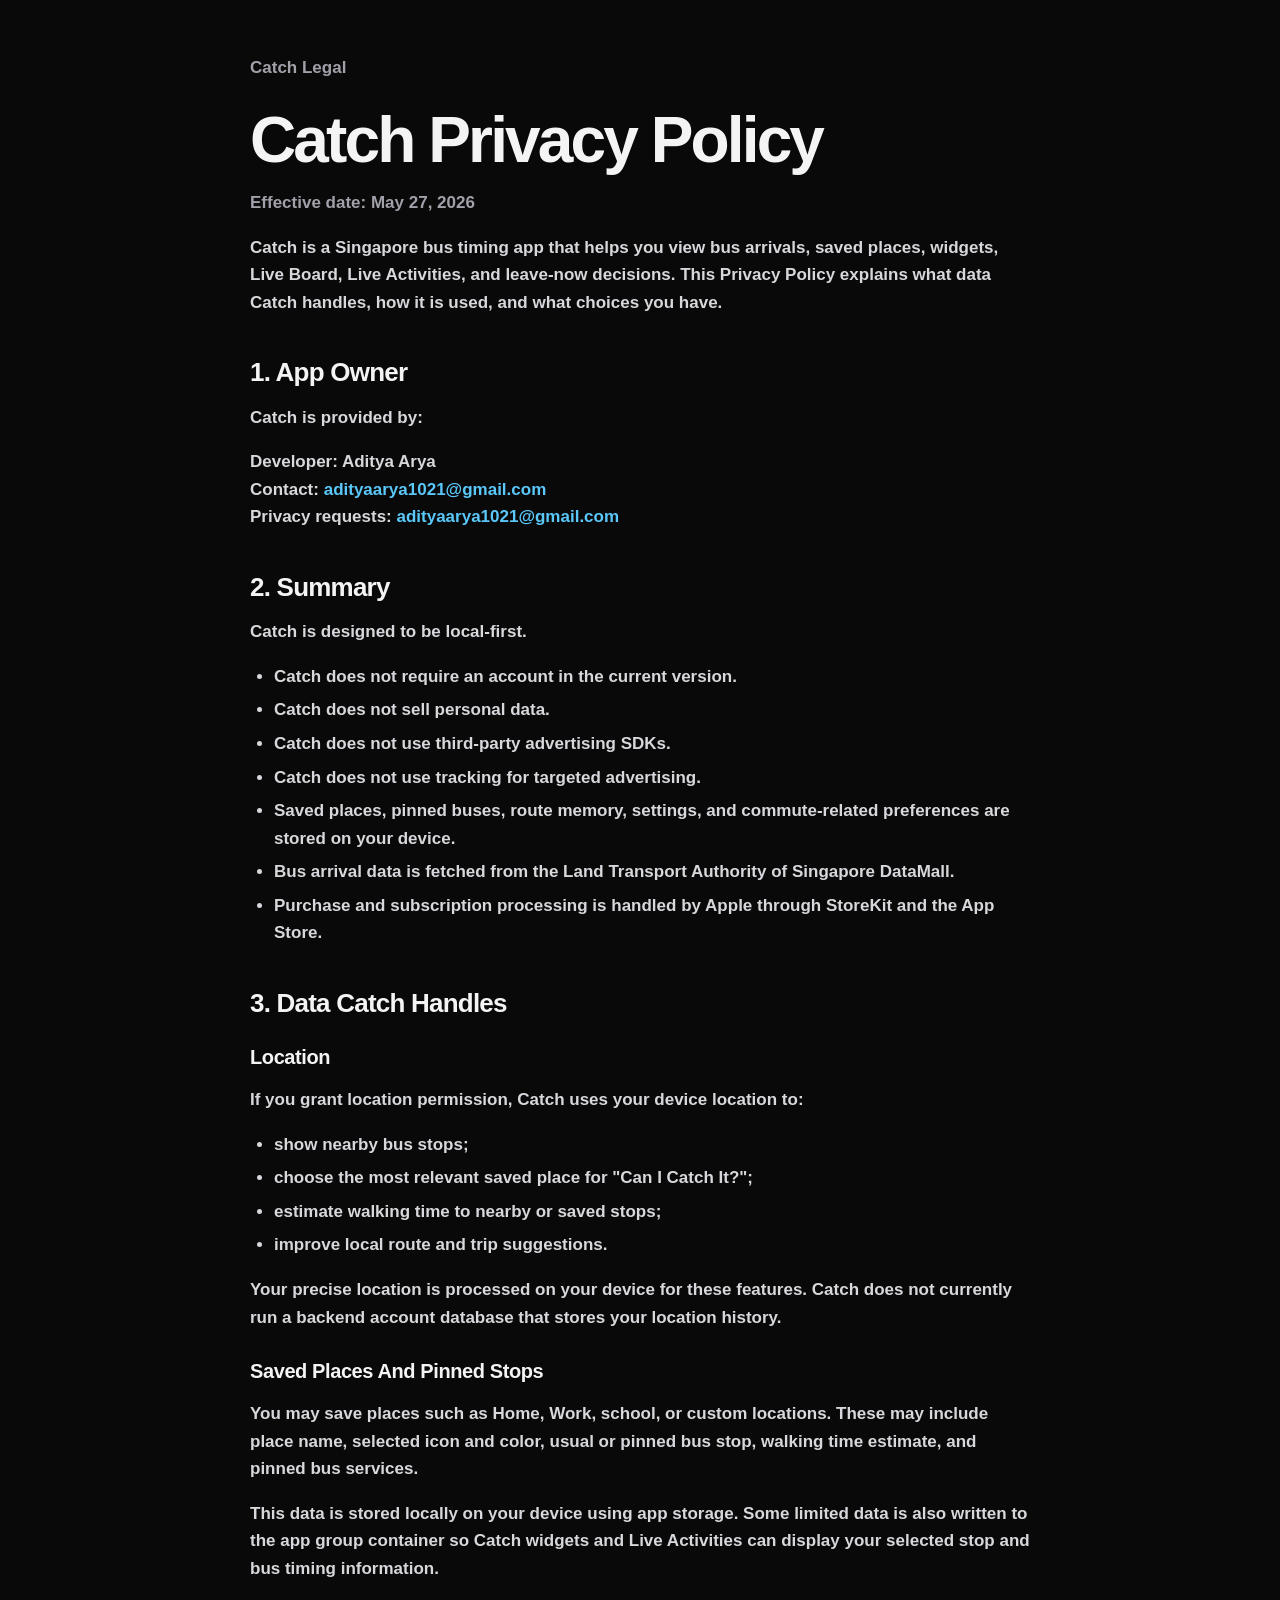
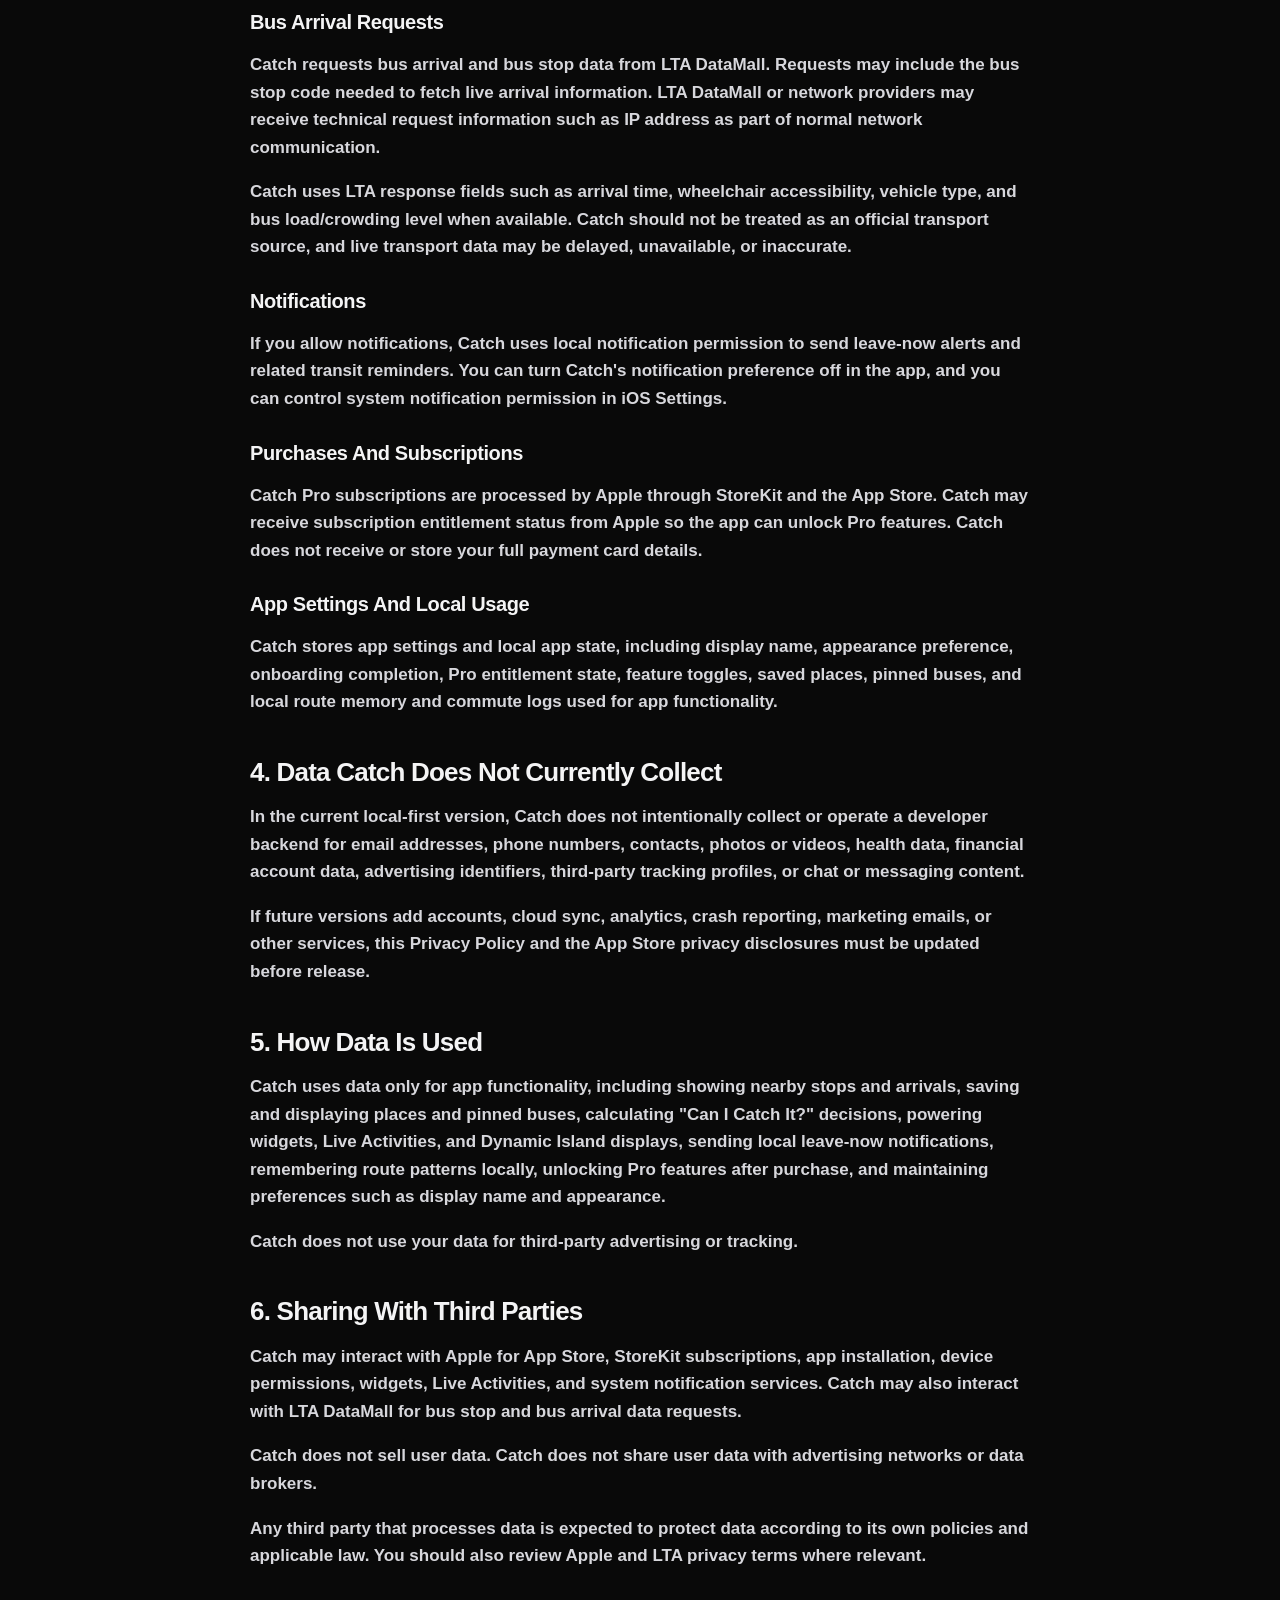
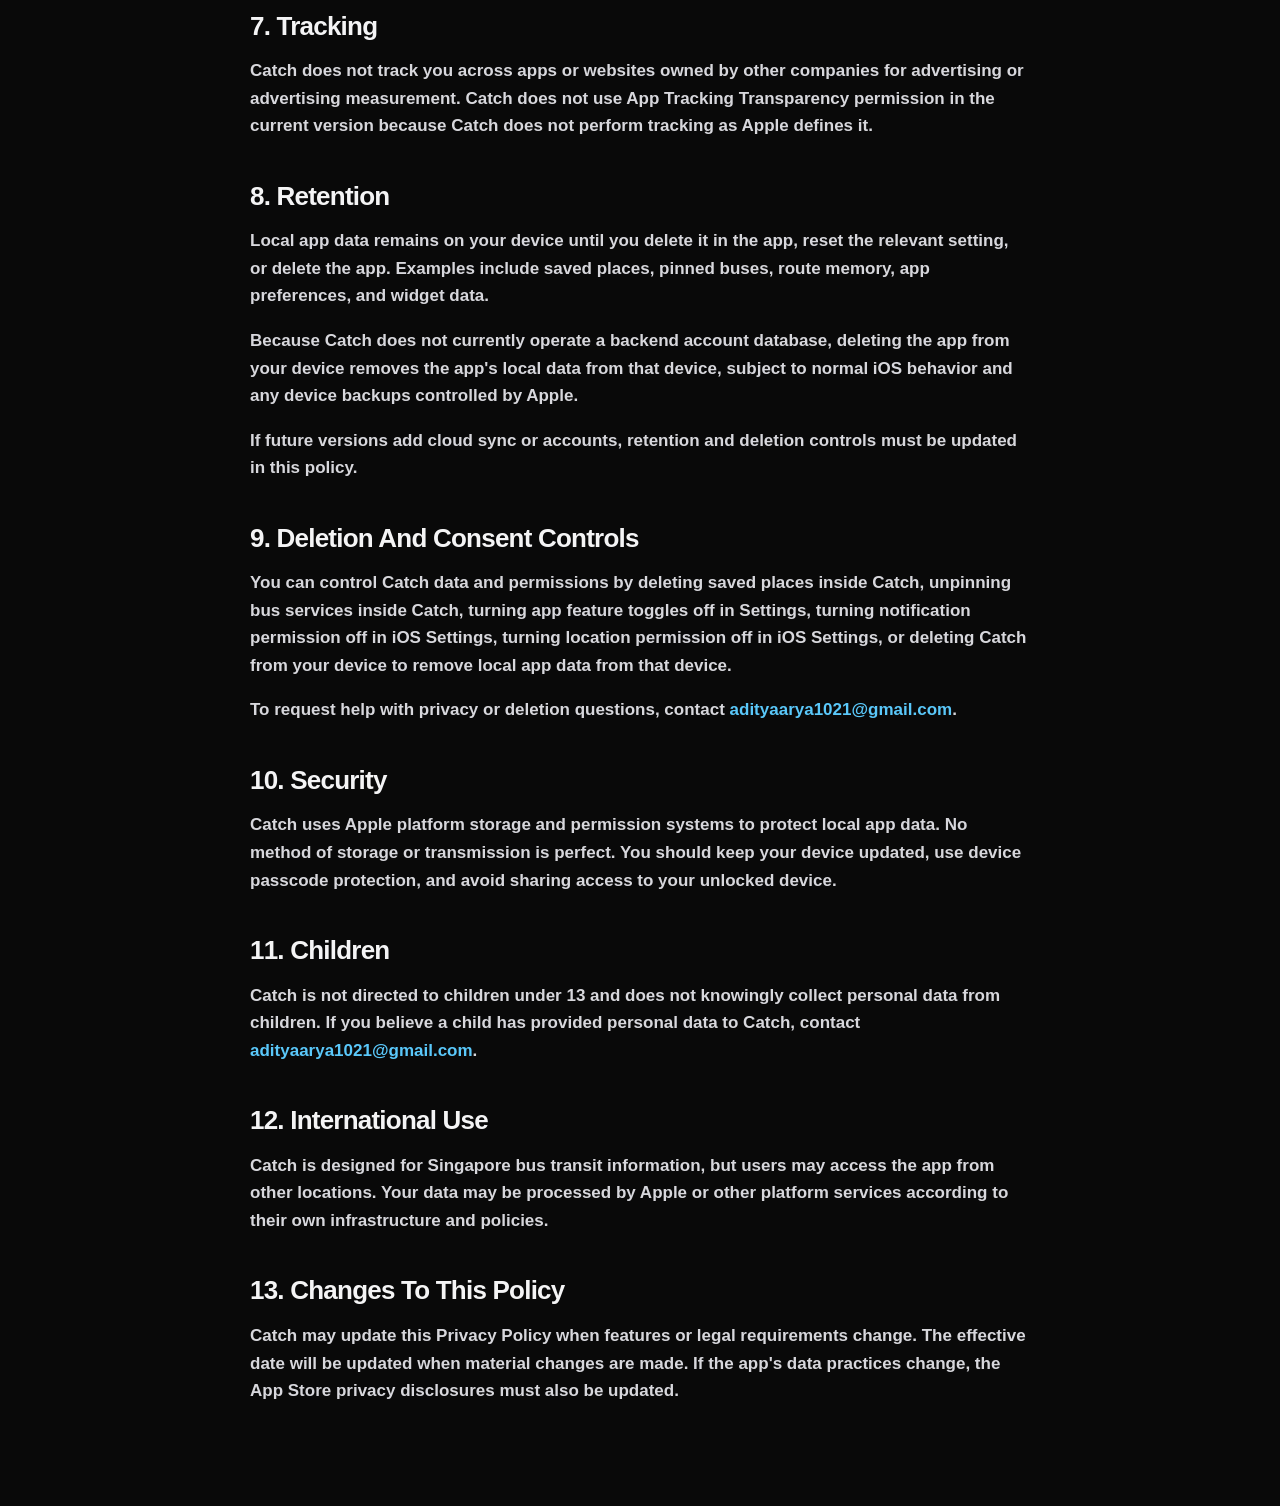
==== docs/privacy.html @ cda70a9e "Add GitHub Pages legal site" ====
<!doctype html>
<html lang="en">
<head>
  <meta charset="utf-8">
  <meta name="viewport" content="width=device-width, initial-scale=1">
  <title>Catch Privacy Policy</title>
  <meta name="description" content="Privacy Policy for Catch.">
  <link rel="stylesheet" href="styles.css">
</head>
<body>
  <main class="document">
    <a class="back" href="index.html">Catch Legal</a>
    <h1>Catch Privacy Policy</h1>
    <p class="effective">Effective date: May 27, 2026</p>

    <p>Catch is a Singapore bus timing app that helps you view bus arrivals, saved places, widgets, Live Board, Live Activities, and leave-now decisions. This Privacy Policy explains what data Catch handles, how it is used, and what choices you have.</p>

    <h2>1. App Owner</h2>
    <p>Catch is provided by:</p>
    <p>Developer: Aditya Arya<br>Contact: <a href="mailto:adityaarya1021@gmail.com">adityaarya1021@gmail.com</a><br>Privacy requests: <a href="mailto:adityaarya1021@gmail.com">adityaarya1021@gmail.com</a></p>

    <h2>2. Summary</h2>
    <p>Catch is designed to be local-first.</p>
    <ul>
      <li>Catch does not require an account in the current version.</li>
      <li>Catch does not sell personal data.</li>
      <li>Catch does not use third-party advertising SDKs.</li>
      <li>Catch does not use tracking for targeted advertising.</li>
      <li>Saved places, pinned buses, route memory, settings, and commute-related preferences are stored on your device.</li>
      <li>Bus arrival data is fetched from the Land Transport Authority of Singapore DataMall.</li>
      <li>Purchase and subscription processing is handled by Apple through StoreKit and the App Store.</li>
    </ul>

    <h2>3. Data Catch Handles</h2>
    <h3>Location</h3>
    <p>If you grant location permission, Catch uses your device location to:</p>
    <ul>
      <li>show nearby bus stops;</li>
      <li>choose the most relevant saved place for "Can I Catch It?";</li>
      <li>estimate walking time to nearby or saved stops;</li>
      <li>improve local route and trip suggestions.</li>
    </ul>
    <p>Your precise location is processed on your device for these features. Catch does not currently run a backend account database that stores your location history.</p>

    <h3>Saved Places And Pinned Stops</h3>
    <p>You may save places such as Home, Work, school, or custom locations. These may include place name, selected icon and color, usual or pinned bus stop, walking time estimate, and pinned bus services.</p>
    <p>This data is stored locally on your device using app storage. Some limited data is also written to the app group container so Catch widgets and Live Activities can display your selected stop and bus timing information.</p>

    <h3>Bus Arrival Requests</h3>
    <p>Catch requests bus arrival and bus stop data from LTA DataMall. Requests may include the bus stop code needed to fetch live arrival information. LTA DataMall or network providers may receive technical request information such as IP address as part of normal network communication.</p>
    <p>Catch uses LTA response fields such as arrival time, wheelchair accessibility, vehicle type, and bus load/crowding level when available. Catch should not be treated as an official transport source, and live transport data may be delayed, unavailable, or inaccurate.</p>

    <h3>Notifications</h3>
    <p>If you allow notifications, Catch uses local notification permission to send leave-now alerts and related transit reminders. You can turn Catch's notification preference off in the app, and you can control system notification permission in iOS Settings.</p>

    <h3>Purchases And Subscriptions</h3>
    <p>Catch Pro subscriptions are processed by Apple through StoreKit and the App Store. Catch may receive subscription entitlement status from Apple so the app can unlock Pro features. Catch does not receive or store your full payment card details.</p>

    <h3>App Settings And Local Usage</h3>
    <p>Catch stores app settings and local app state, including display name, appearance preference, onboarding completion, Pro entitlement state, feature toggles, saved places, pinned buses, and local route memory and commute logs used for app functionality.</p>

    <h2>4. Data Catch Does Not Currently Collect</h2>
    <p>In the current local-first version, Catch does not intentionally collect or operate a developer backend for email addresses, phone numbers, contacts, photos or videos, health data, financial account data, advertising identifiers, third-party tracking profiles, or chat or messaging content.</p>
    <p>If future versions add accounts, cloud sync, analytics, crash reporting, marketing emails, or other services, this Privacy Policy and the App Store privacy disclosures must be updated before release.</p>

    <h2>5. How Data Is Used</h2>
    <p>Catch uses data only for app functionality, including showing nearby stops and arrivals, saving and displaying places and pinned buses, calculating "Can I Catch It?" decisions, powering widgets, Live Activities, and Dynamic Island displays, sending local leave-now notifications, remembering route patterns locally, unlocking Pro features after purchase, and maintaining preferences such as display name and appearance.</p>
    <p>Catch does not use your data for third-party advertising or tracking.</p>

    <h2>6. Sharing With Third Parties</h2>
    <p>Catch may interact with Apple for App Store, StoreKit subscriptions, app installation, device permissions, widgets, Live Activities, and system notification services. Catch may also interact with LTA DataMall for bus stop and bus arrival data requests.</p>
    <p>Catch does not sell user data. Catch does not share user data with advertising networks or data brokers.</p>
    <p>Any third party that processes data is expected to protect data according to its own policies and applicable law. You should also review Apple and LTA privacy terms where relevant.</p>

    <h2>7. Tracking</h2>
    <p>Catch does not track you across apps or websites owned by other companies for advertising or advertising measurement. Catch does not use App Tracking Transparency permission in the current version because Catch does not perform tracking as Apple defines it.</p>

    <h2>8. Retention</h2>
    <p>Local app data remains on your device until you delete it in the app, reset the relevant setting, or delete the app. Examples include saved places, pinned buses, route memory, app preferences, and widget data.</p>
    <p>Because Catch does not currently operate a backend account database, deleting the app from your device removes the app's local data from that device, subject to normal iOS behavior and any device backups controlled by Apple.</p>
    <p>If future versions add cloud sync or accounts, retention and deletion controls must be updated in this policy.</p>

    <h2>9. Deletion And Consent Controls</h2>
    <p>You can control Catch data and permissions by deleting saved places inside Catch, unpinning bus services inside Catch, turning app feature toggles off in Settings, turning notification permission off in iOS Settings, turning location permission off in iOS Settings, or deleting Catch from your device to remove local app data from that device.</p>
    <p>To request help with privacy or deletion questions, contact <a href="mailto:adityaarya1021@gmail.com">adityaarya1021@gmail.com</a>.</p>

    <h2>10. Security</h2>
    <p>Catch uses Apple platform storage and permission systems to protect local app data. No method of storage or transmission is perfect. You should keep your device updated, use device passcode protection, and avoid sharing access to your unlocked device.</p>

    <h2>11. Children</h2>
    <p>Catch is not directed to children under 13 and does not knowingly collect personal data from children. If you believe a child has provided personal data to Catch, contact <a href="mailto:adityaarya1021@gmail.com">adityaarya1021@gmail.com</a>.</p>

    <h2>12. International Use</h2>
    <p>Catch is designed for Singapore bus transit information, but users may access the app from other locations. Your data may be processed by Apple or other platform services according to their own infrastructure and policies.</p>

    <h2>13. Changes To This Policy</h2>
    <p>Catch may update this Privacy Policy when features or legal requirements change. The effective date will be updated when material changes are made. If the app's data practices change, the App Store privacy disclosures must also be updated.</p>
  </main>
</body>
</html>
---- docs/styles.css ----
:root {
  color-scheme: dark;
  --bg: #090909;
  --panel: #171717;
  --text: #f4f4f5;
  --muted: #a1a1aa;
  --line: #2a2a2d;
  --blue: #5ac8fa;
}

* { box-sizing: border-box; }

body {
  margin: 0;
  background: #090909;
  color: var(--text);
  font: 17px/1.62 -apple-system, BlinkMacSystemFont, "SF Pro Text", "Segoe UI", sans-serif;
  letter-spacing: 0;
}

a {
  color: var(--blue);
  text-decoration: none;
}

a:hover { text-decoration: underline; }

.document {
  width: min(780px, calc(100% - 40px));
  margin: 0 auto;
  padding: 54px 0 84px;
}

.back {
  display: inline-flex;
  margin-bottom: 28px;
  color: var(--muted);
  font-weight: 750;
}

h1 {
  margin: 0;
  font-size: clamp(38px, 8vw, 64px);
  line-height: 0.96;
  letter-spacing: -0.045em;
  font-weight: 850;
}

.effective {
  margin-top: 18px;
  color: var(--muted);
  font-weight: 700;
}

h2 {
  margin: 42px 0 10px;
  font-size: 26px;
  line-height: 1.1;
  letter-spacing: -0.03em;
}

h3 {
  margin: 28px 0 8px;
  font-size: 20px;
  line-height: 1.2;
  letter-spacing: -0.02em;
}

p, li {
  color: #d7d7dc;
  font-weight: 560;
}

ul {
  padding-left: 24px;
}

li + li {
  margin-top: 6px;
}

@media (max-width: 560px) {
  .document { padding-top: 38px; }
}
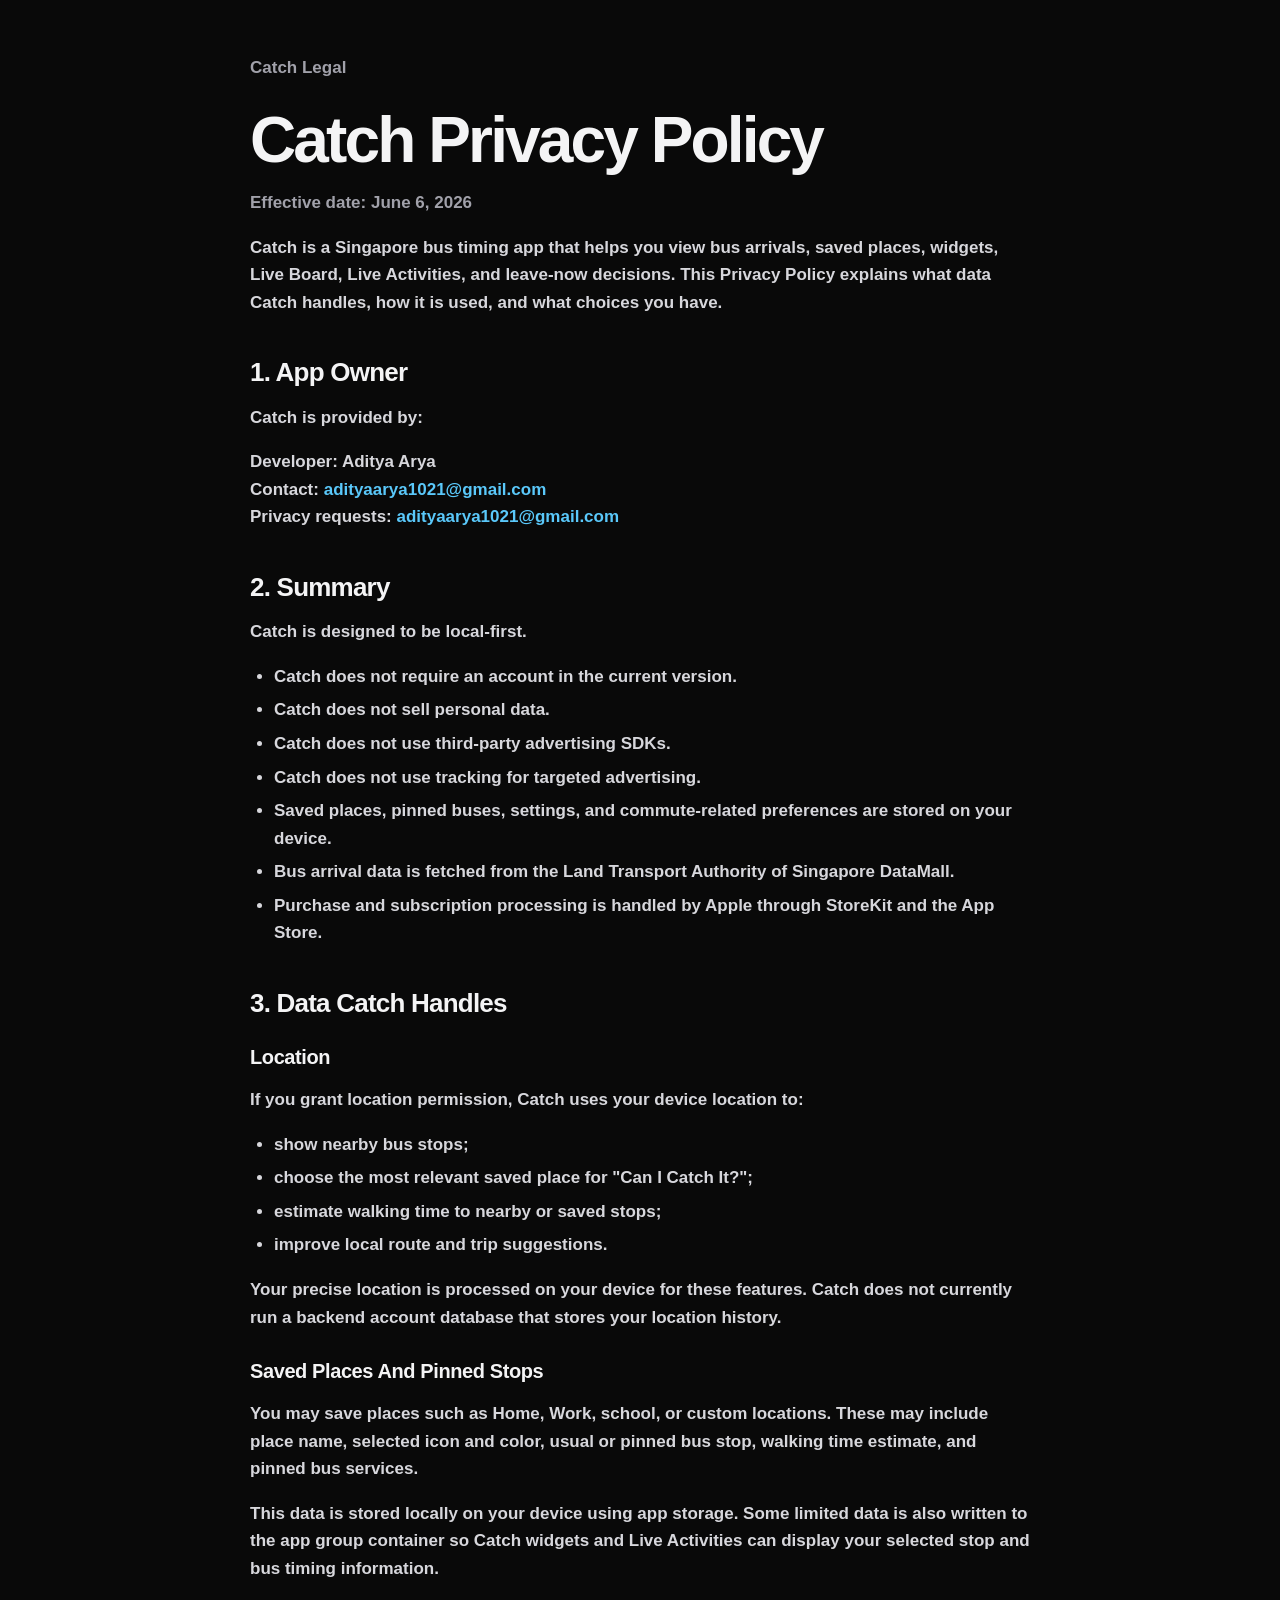
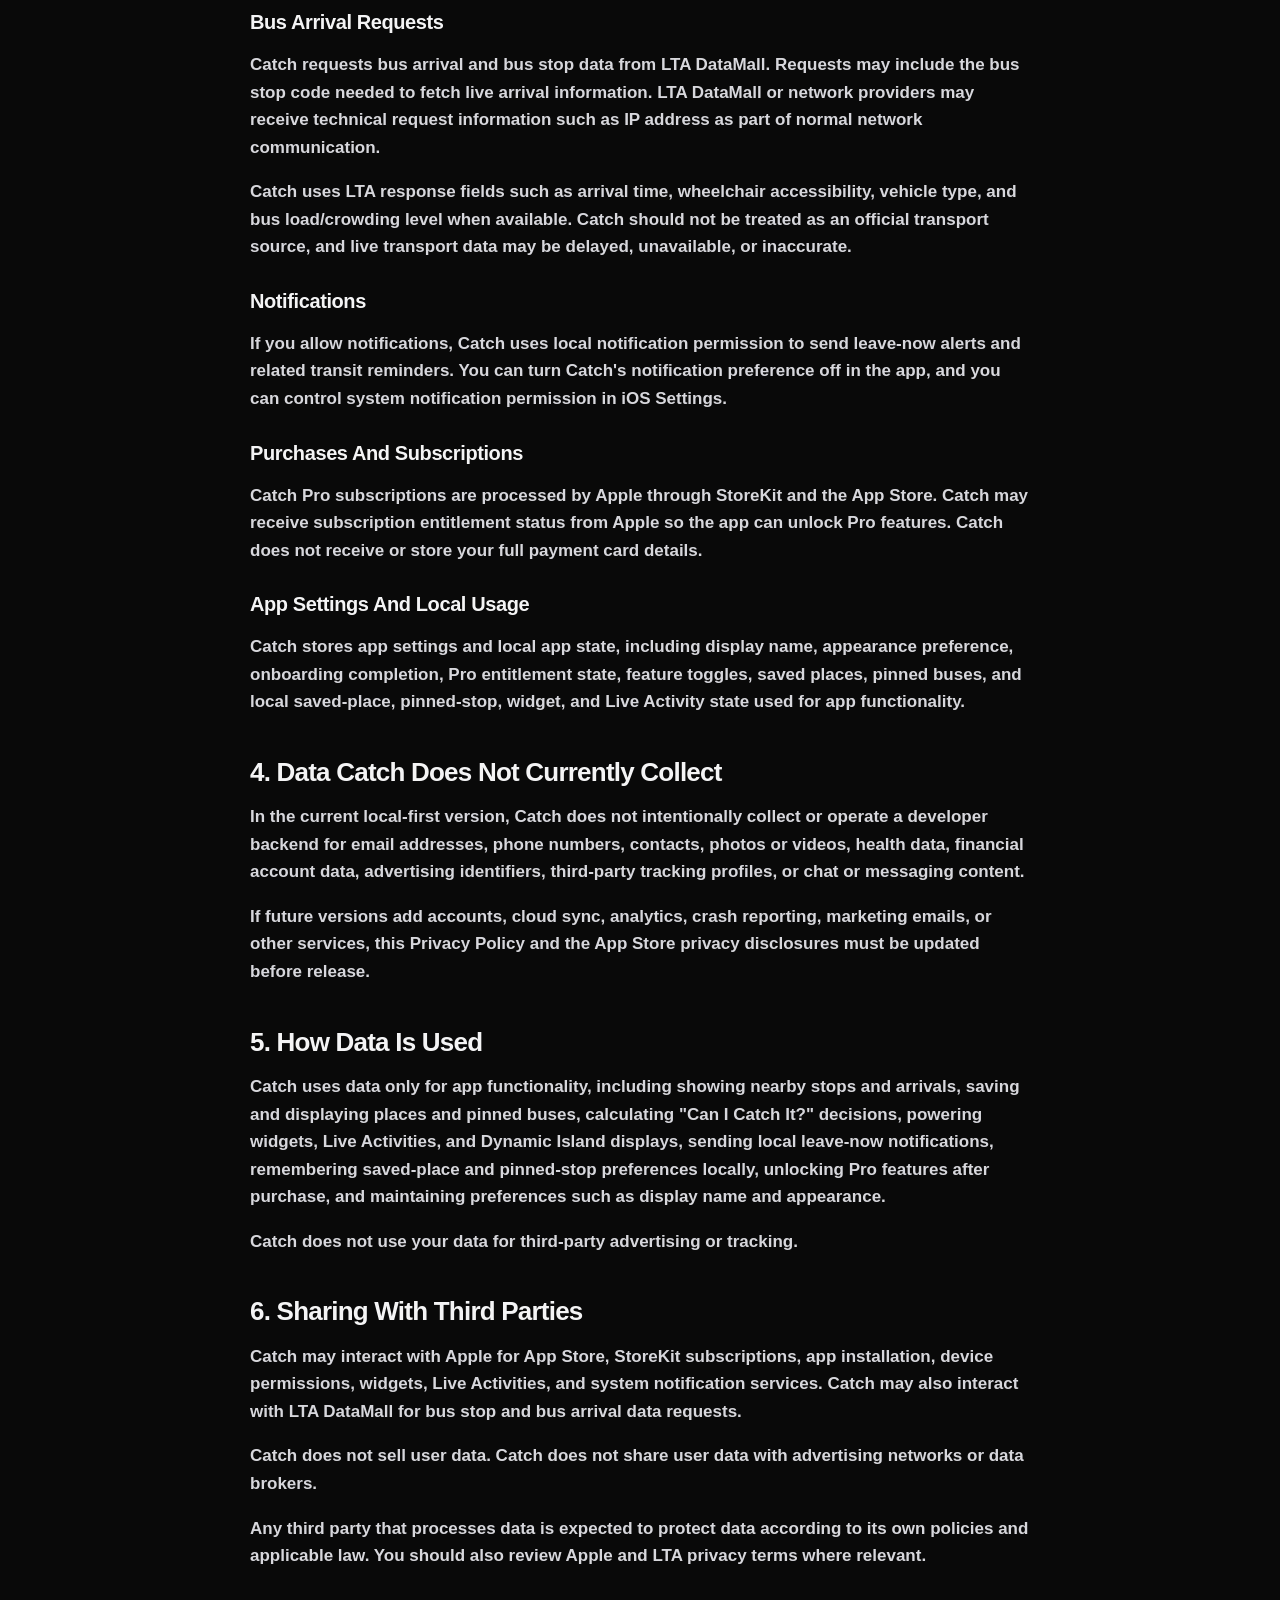
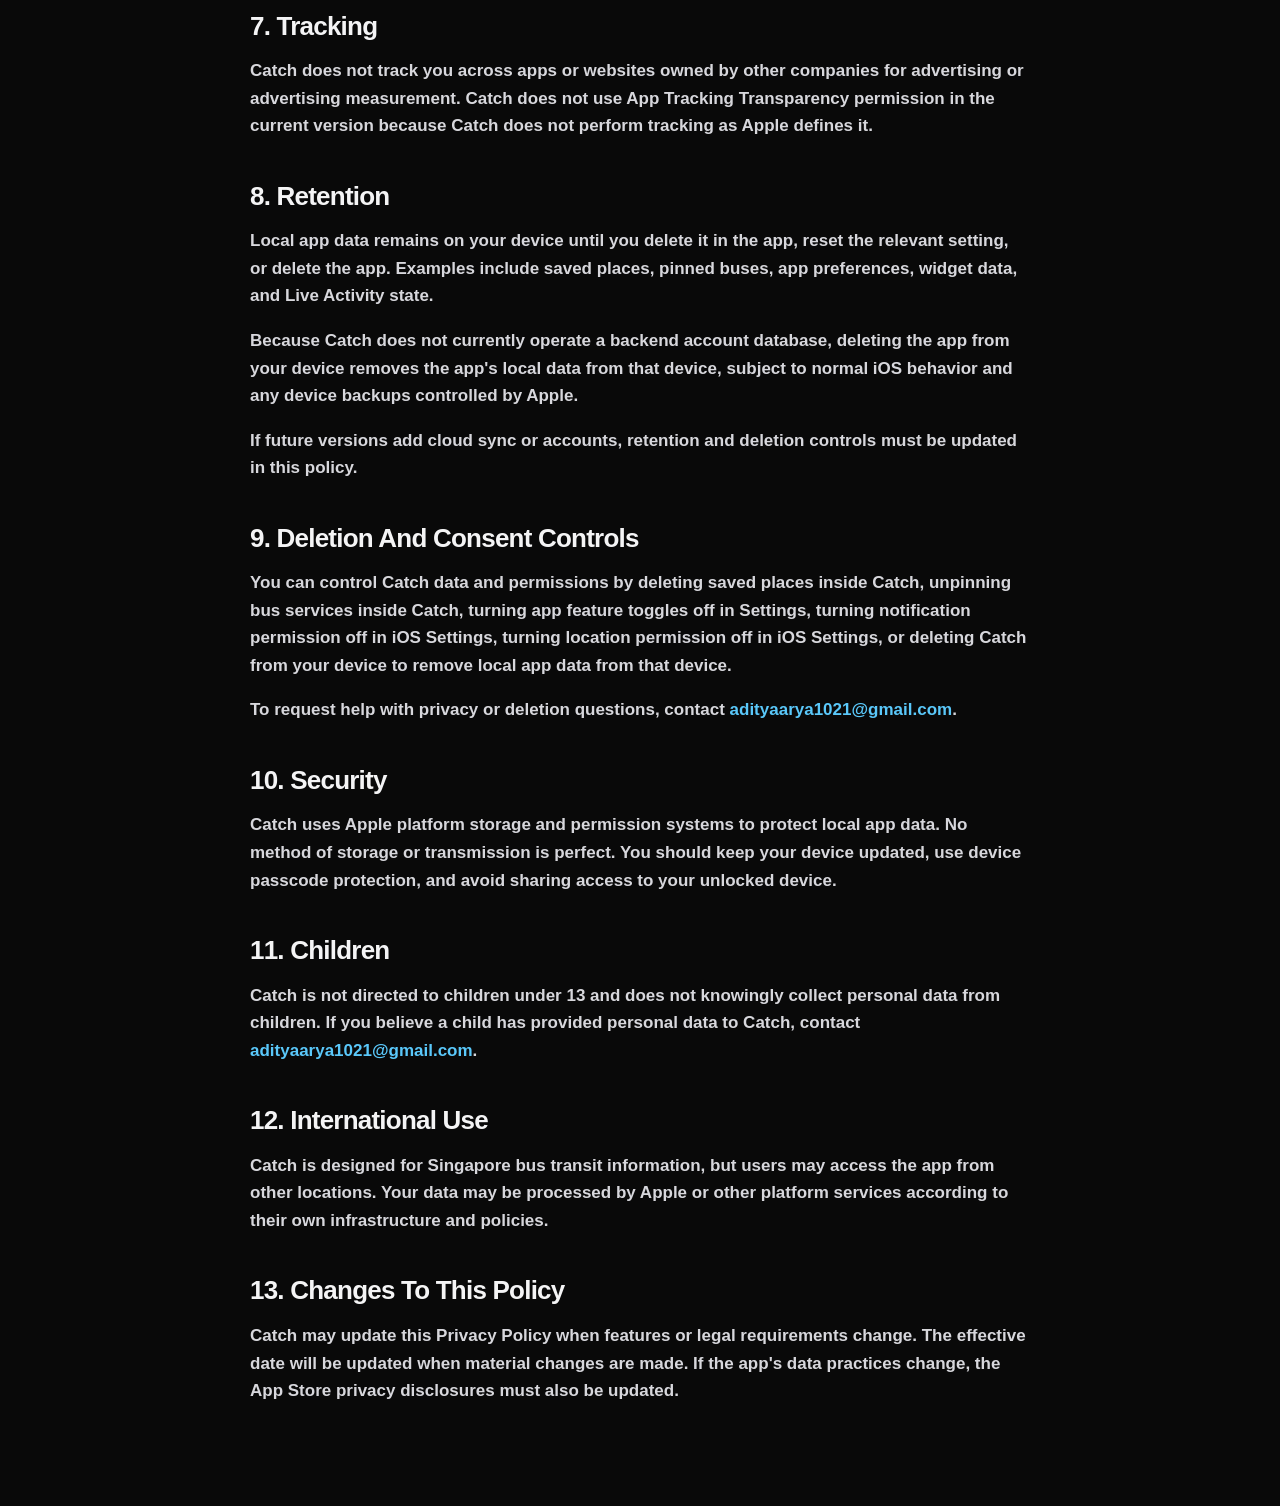
==== commit 546eebb4: "Align launch metadata for App Store review" ====
--- a/docs/privacy.html
+++ b/docs/privacy.html
@@ -11,7 +11,7 @@
   <main class="document">
     <a class="back" href="index.html">Catch Legal</a>
     <h1>Catch Privacy Policy</h1>
-    <p class="effective">Effective date: May 27, 2026</p>
+    <p class="effective">Effective date: June 6, 2026</p>
 
     <p>Catch is a Singapore bus timing app that helps you view bus arrivals, saved places, widgets, Live Board, Live Activities, and leave-now decisions. This Privacy Policy explains what data Catch handles, how it is used, and what choices you have.</p>
 
@@ -26,7 +26,7 @@
       <li>Catch does not sell personal data.</li>
       <li>Catch does not use third-party advertising SDKs.</li>
       <li>Catch does not use tracking for targeted advertising.</li>
-      <li>Saved places, pinned buses, route memory, settings, and commute-related preferences are stored on your device.</li>
+      <li>Saved places, pinned buses, settings, and commute-related preferences are stored on your device.</li>
       <li>Bus arrival data is fetched from the Land Transport Authority of Singapore DataMall.</li>
       <li>Purchase and subscription processing is handled by Apple through StoreKit and the App Store.</li>
     </ul>
@@ -57,14 +57,14 @@
     <p>Catch Pro subscriptions are processed by Apple through StoreKit and the App Store. Catch may receive subscription entitlement status from Apple so the app can unlock Pro features. Catch does not receive or store your full payment card details.</p>
 
     <h3>App Settings And Local Usage</h3>
-    <p>Catch stores app settings and local app state, including display name, appearance preference, onboarding completion, Pro entitlement state, feature toggles, saved places, pinned buses, and local route memory and commute logs used for app functionality.</p>
+    <p>Catch stores app settings and local app state, including display name, appearance preference, onboarding completion, Pro entitlement state, feature toggles, saved places, pinned buses, and local saved-place, pinned-stop, widget, and Live Activity state used for app functionality.</p>
 
     <h2>4. Data Catch Does Not Currently Collect</h2>
     <p>In the current local-first version, Catch does not intentionally collect or operate a developer backend for email addresses, phone numbers, contacts, photos or videos, health data, financial account data, advertising identifiers, third-party tracking profiles, or chat or messaging content.</p>
     <p>If future versions add accounts, cloud sync, analytics, crash reporting, marketing emails, or other services, this Privacy Policy and the App Store privacy disclosures must be updated before release.</p>
 
     <h2>5. How Data Is Used</h2>
-    <p>Catch uses data only for app functionality, including showing nearby stops and arrivals, saving and displaying places and pinned buses, calculating "Can I Catch It?" decisions, powering widgets, Live Activities, and Dynamic Island displays, sending local leave-now notifications, remembering route patterns locally, unlocking Pro features after purchase, and maintaining preferences such as display name and appearance.</p>
+    <p>Catch uses data only for app functionality, including showing nearby stops and arrivals, saving and displaying places and pinned buses, calculating "Can I Catch It?" decisions, powering widgets, Live Activities, and Dynamic Island displays, sending local leave-now notifications, remembering saved-place and pinned-stop preferences locally, unlocking Pro features after purchase, and maintaining preferences such as display name and appearance.</p>
     <p>Catch does not use your data for third-party advertising or tracking.</p>
 
     <h2>6. Sharing With Third Parties</h2>
@@ -76,7 +76,7 @@
     <p>Catch does not track you across apps or websites owned by other companies for advertising or advertising measurement. Catch does not use App Tracking Transparency permission in the current version because Catch does not perform tracking as Apple defines it.</p>
 
     <h2>8. Retention</h2>
-    <p>Local app data remains on your device until you delete it in the app, reset the relevant setting, or delete the app. Examples include saved places, pinned buses, route memory, app preferences, and widget data.</p>
+    <p>Local app data remains on your device until you delete it in the app, reset the relevant setting, or delete the app. Examples include saved places, pinned buses, app preferences, widget data, and Live Activity state.</p>
     <p>Because Catch does not currently operate a backend account database, deleting the app from your device removes the app's local data from that device, subject to normal iOS behavior and any device backups controlled by Apple.</p>
     <p>If future versions add cloud sync or accounts, retention and deletion controls must be updated in this policy.</p>
 
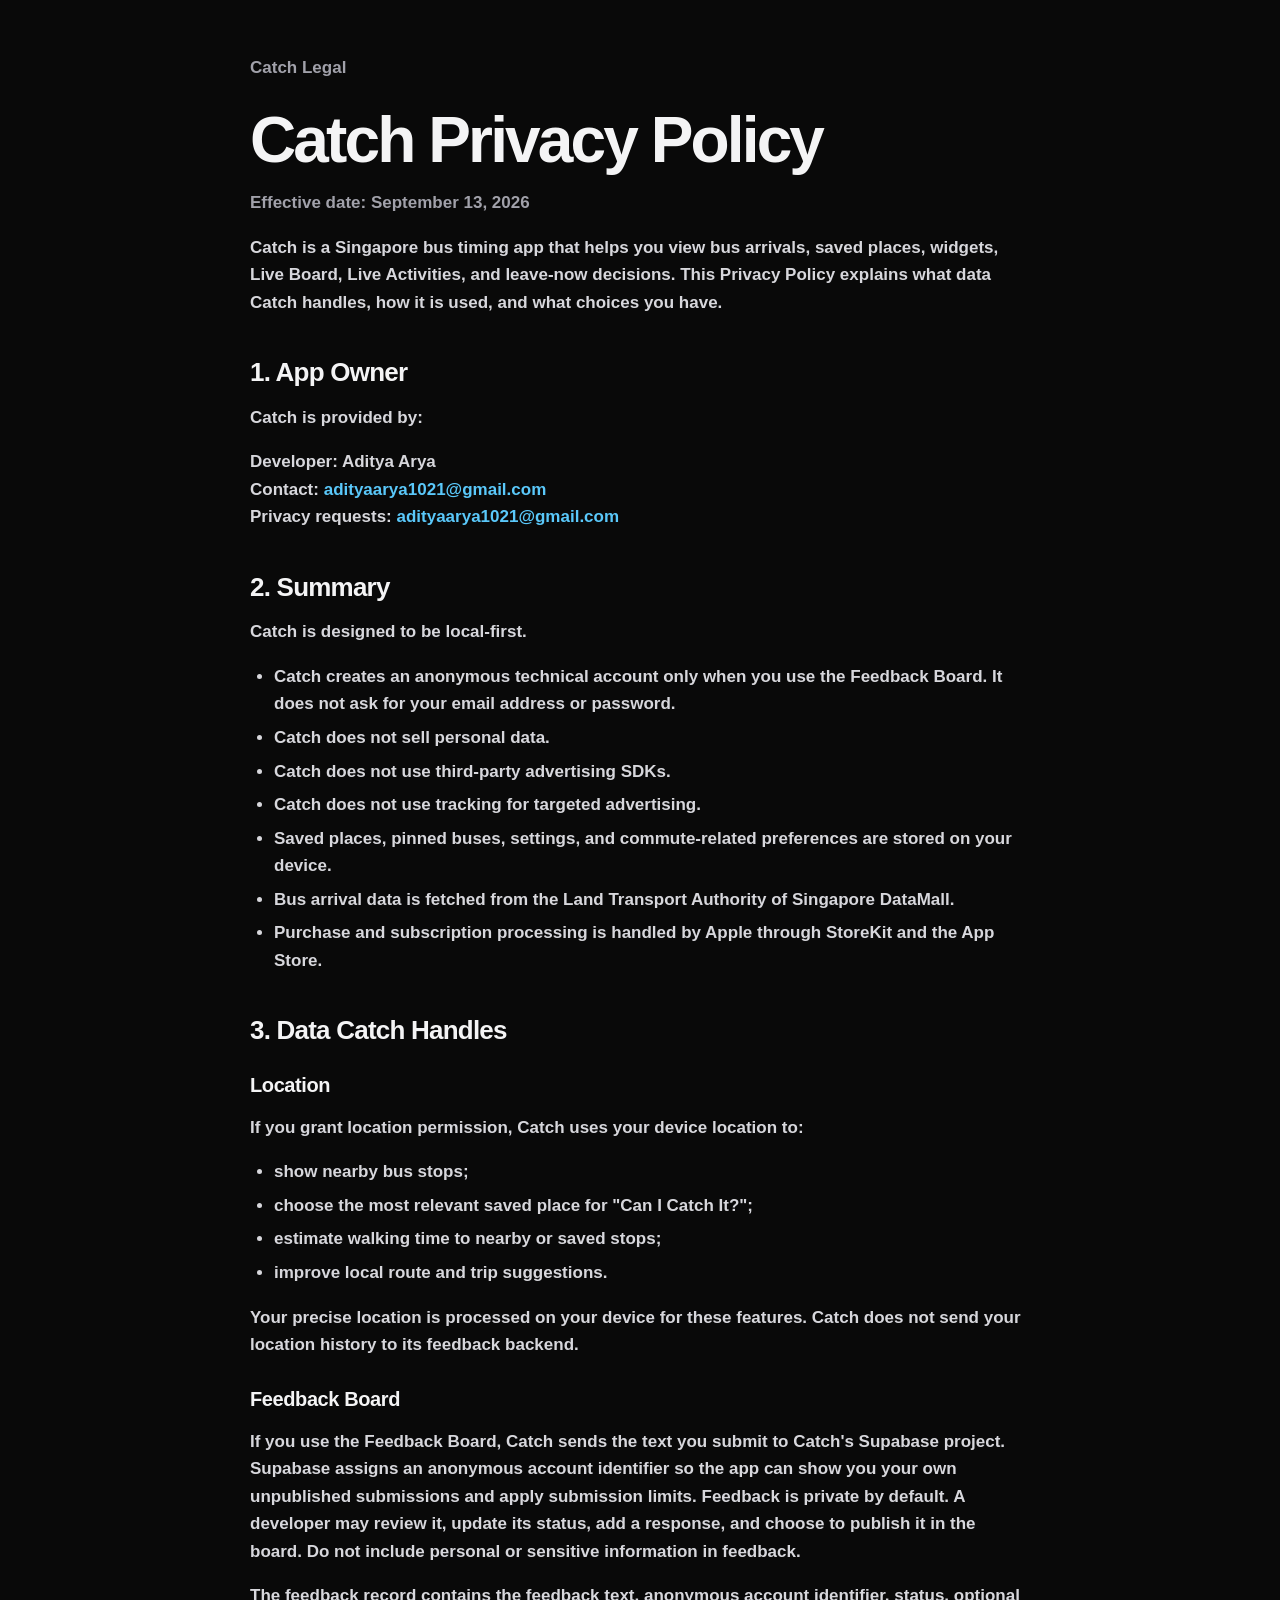
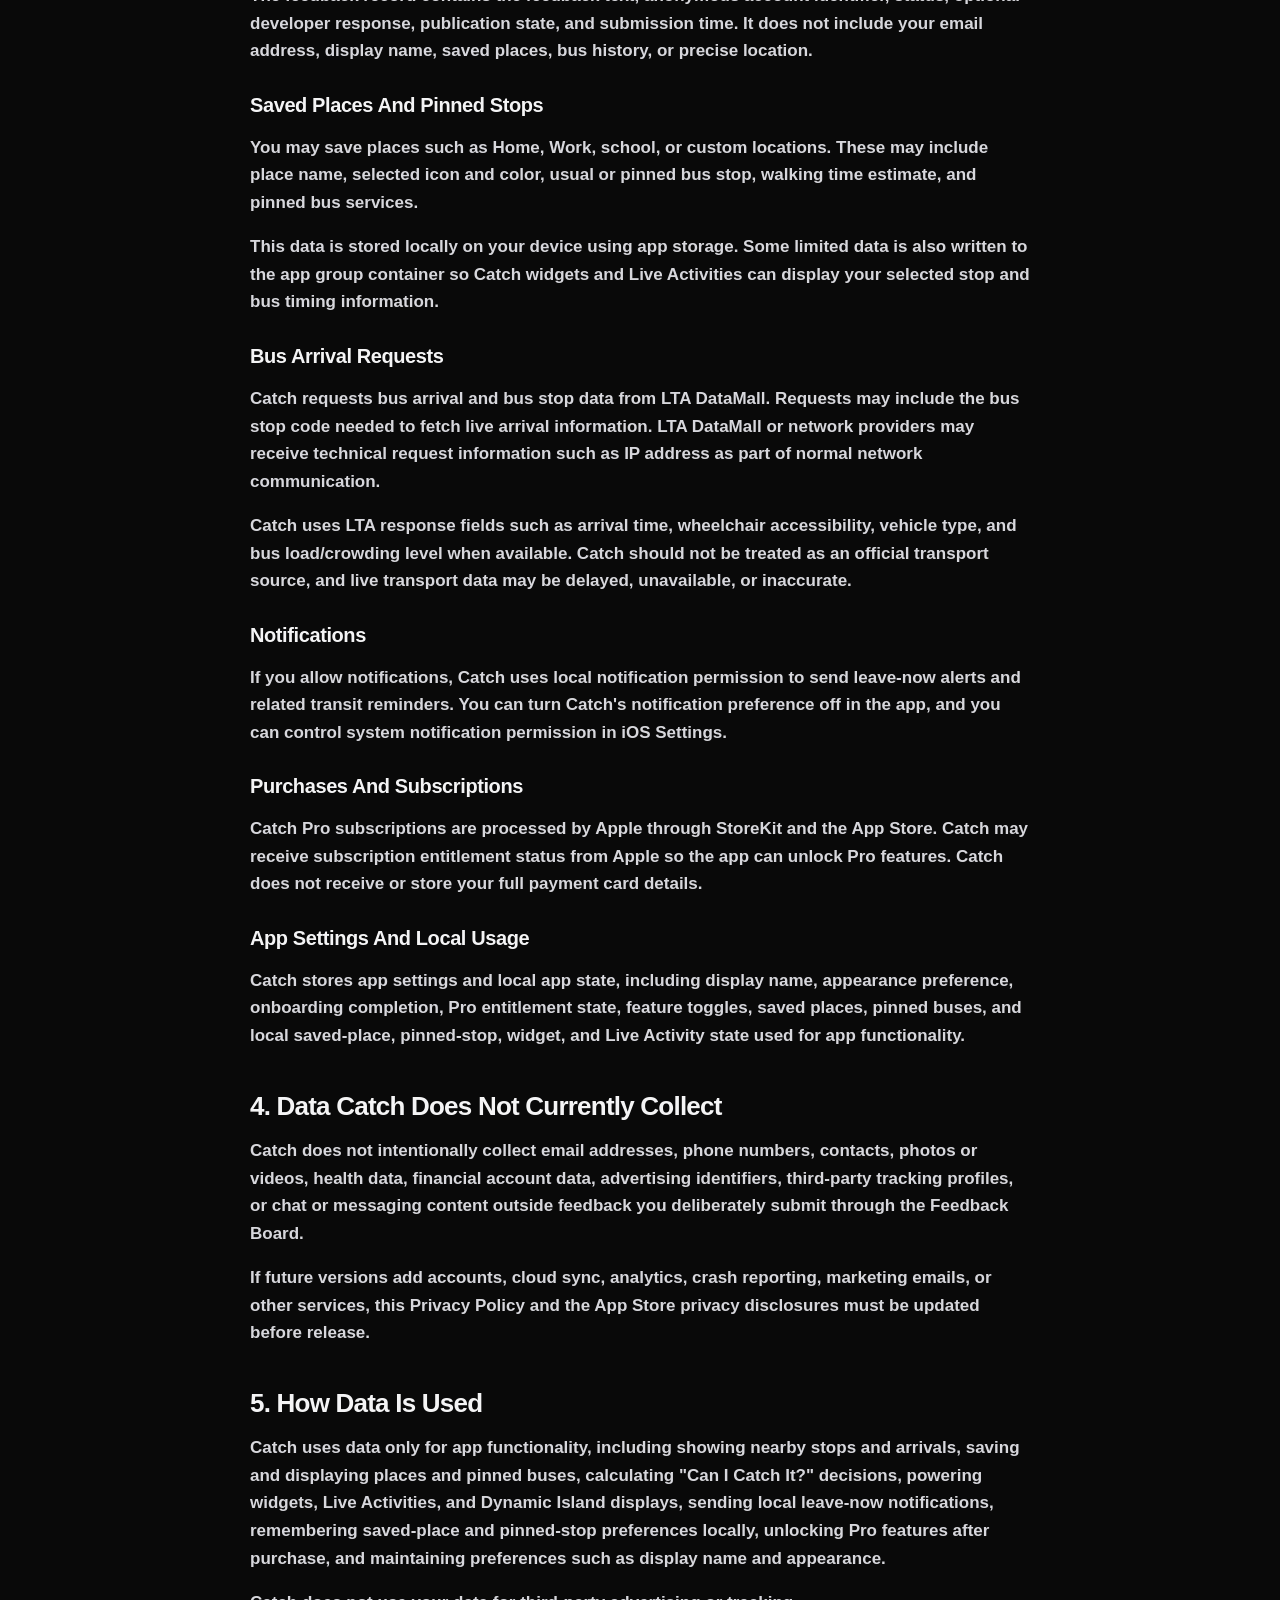
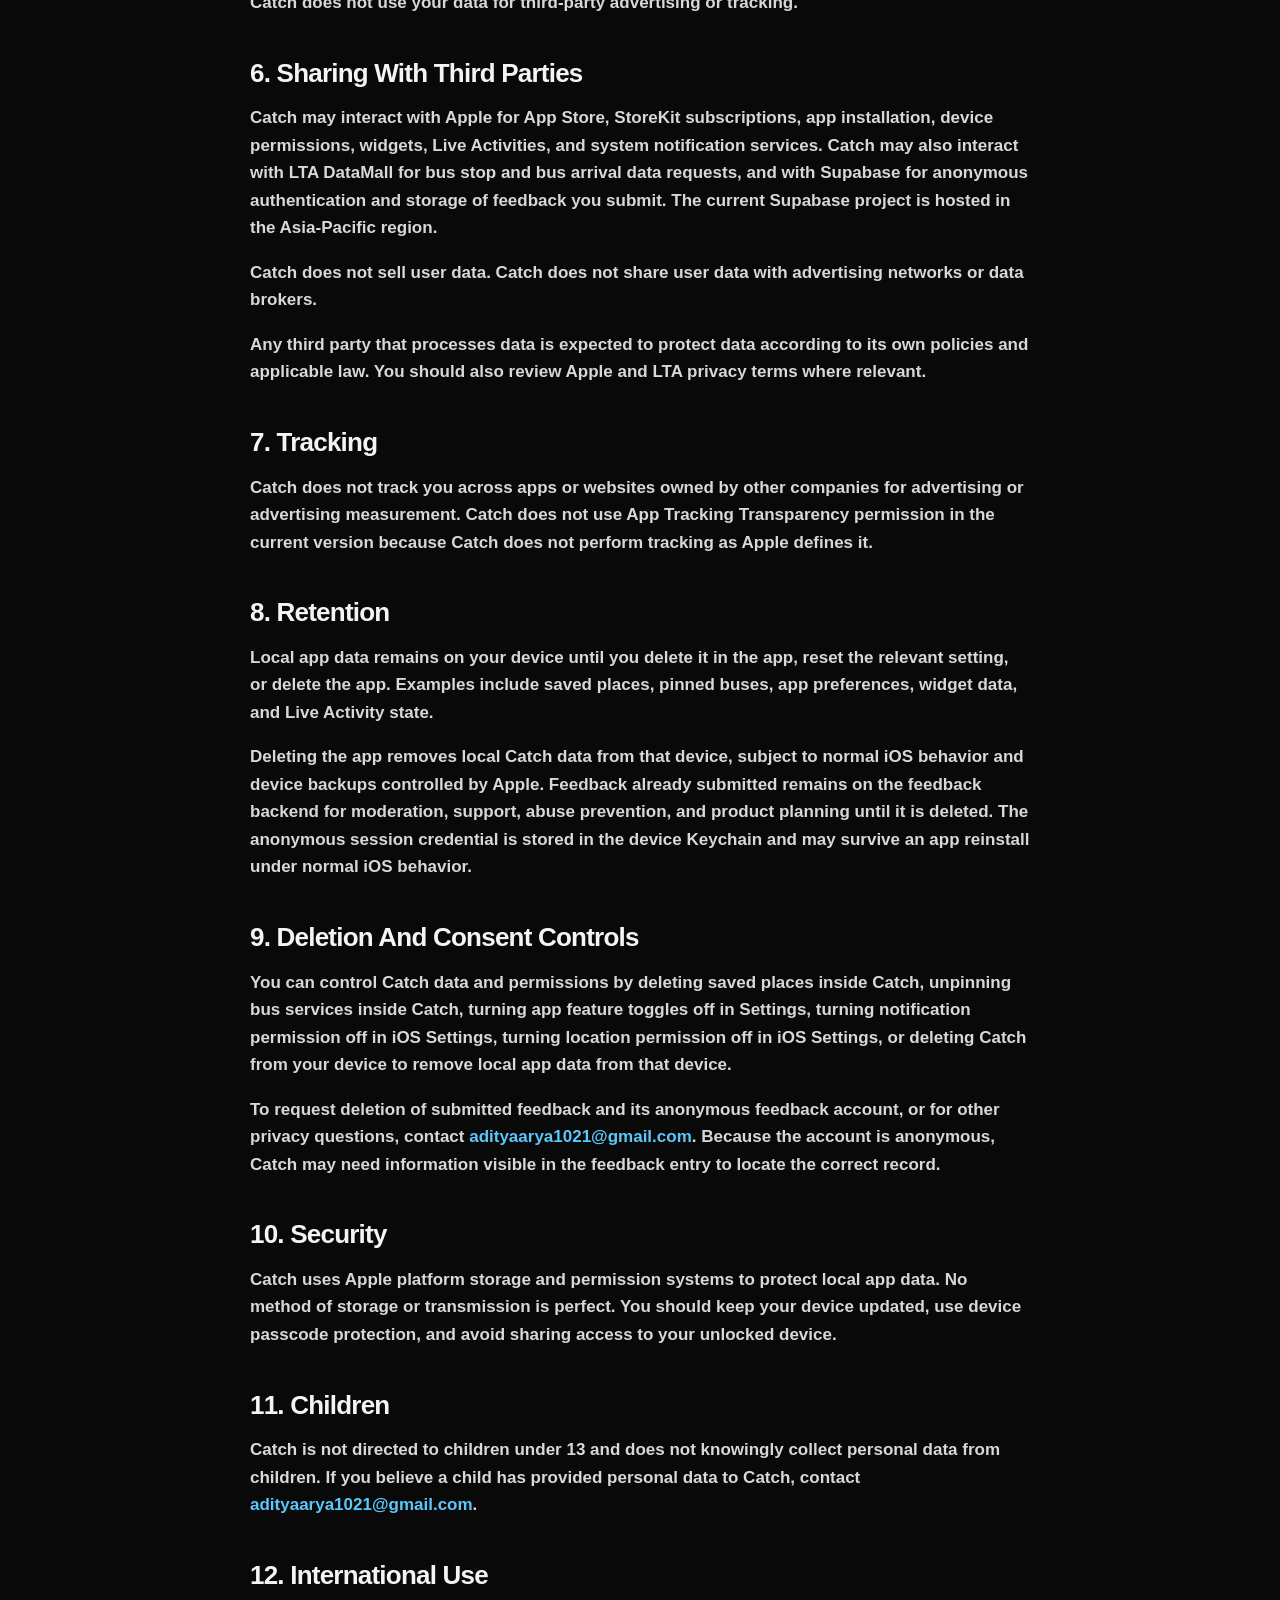
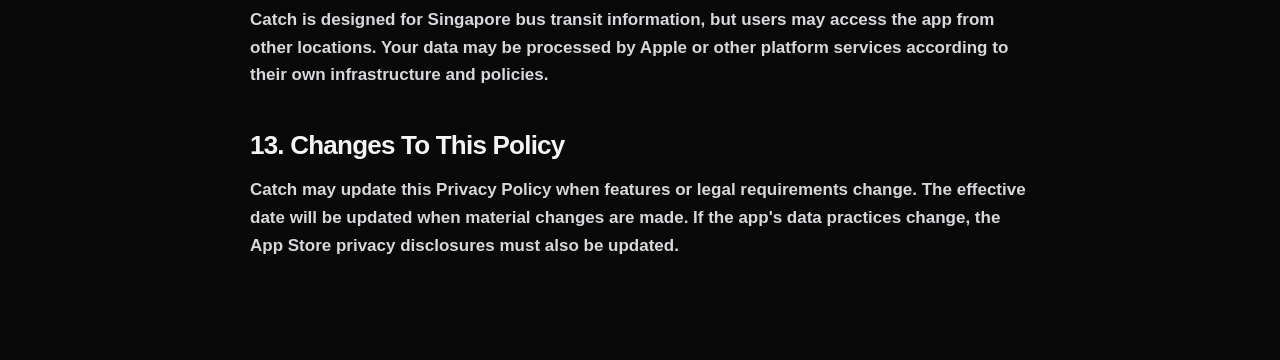
==== commit 7adfb616: "Update privacy policy for feedback board" ====
--- a/docs/privacy.html
+++ b/docs/privacy.html
@@ -11,7 +11,7 @@
   <main class="document">
     <a class="back" href="index.html">Catch Legal</a>
     <h1>Catch Privacy Policy</h1>
-    <p class="effective">Effective date: June 6, 2026</p>
+    <p class="effective">Effective date: September 13, 2026</p>
 
     <p>Catch is a Singapore bus timing app that helps you view bus arrivals, saved places, widgets, Live Board, Live Activities, and leave-now decisions. This Privacy Policy explains what data Catch handles, how it is used, and what choices you have.</p>
 
@@ -22,7 +22,7 @@
     <h2>2. Summary</h2>
     <p>Catch is designed to be local-first.</p>
     <ul>
-      <li>Catch does not require an account in the current version.</li>
+      <li>Catch creates an anonymous technical account only when you use the Feedback Board. It does not ask for your email address or password.</li>
       <li>Catch does not sell personal data.</li>
       <li>Catch does not use third-party advertising SDKs.</li>
       <li>Catch does not use tracking for targeted advertising.</li>
@@ -40,7 +40,11 @@
       <li>estimate walking time to nearby or saved stops;</li>
       <li>improve local route and trip suggestions.</li>
     </ul>
-    <p>Your precise location is processed on your device for these features. Catch does not currently run a backend account database that stores your location history.</p>
+    <p>Your precise location is processed on your device for these features. Catch does not send your location history to its feedback backend.</p>
+
+    <h3>Feedback Board</h3>
+    <p>If you use the Feedback Board, Catch sends the text you submit to Catch's Supabase project. Supabase assigns an anonymous account identifier so the app can show you your own unpublished submissions and apply submission limits. Feedback is private by default. A developer may review it, update its status, add a response, and choose to publish it in the board. Do not include personal or sensitive information in feedback.</p>
+    <p>The feedback record contains the feedback text, anonymous account identifier, status, optional developer response, publication state, and submission time. It does not include your email address, display name, saved places, bus history, or precise location.</p>
 
     <h3>Saved Places And Pinned Stops</h3>
     <p>You may save places such as Home, Work, school, or custom locations. These may include place name, selected icon and color, usual or pinned bus stop, walking time estimate, and pinned bus services.</p>
@@ -60,7 +64,7 @@
     <p>Catch stores app settings and local app state, including display name, appearance preference, onboarding completion, Pro entitlement state, feature toggles, saved places, pinned buses, and local saved-place, pinned-stop, widget, and Live Activity state used for app functionality.</p>
 
     <h2>4. Data Catch Does Not Currently Collect</h2>
-    <p>In the current local-first version, Catch does not intentionally collect or operate a developer backend for email addresses, phone numbers, contacts, photos or videos, health data, financial account data, advertising identifiers, third-party tracking profiles, or chat or messaging content.</p>
+    <p>Catch does not intentionally collect email addresses, phone numbers, contacts, photos or videos, health data, financial account data, advertising identifiers, third-party tracking profiles, or chat or messaging content outside feedback you deliberately submit through the Feedback Board.</p>
     <p>If future versions add accounts, cloud sync, analytics, crash reporting, marketing emails, or other services, this Privacy Policy and the App Store privacy disclosures must be updated before release.</p>
 
     <h2>5. How Data Is Used</h2>
@@ -68,7 +72,7 @@
     <p>Catch does not use your data for third-party advertising or tracking.</p>
 
     <h2>6. Sharing With Third Parties</h2>
-    <p>Catch may interact with Apple for App Store, StoreKit subscriptions, app installation, device permissions, widgets, Live Activities, and system notification services. Catch may also interact with LTA DataMall for bus stop and bus arrival data requests.</p>
+    <p>Catch may interact with Apple for App Store, StoreKit subscriptions, app installation, device permissions, widgets, Live Activities, and system notification services. Catch may also interact with LTA DataMall for bus stop and bus arrival data requests, and with Supabase for anonymous authentication and storage of feedback you submit. The current Supabase project is hosted in the Asia-Pacific region.</p>
     <p>Catch does not sell user data. Catch does not share user data with advertising networks or data brokers.</p>
     <p>Any third party that processes data is expected to protect data according to its own policies and applicable law. You should also review Apple and LTA privacy terms where relevant.</p>
 
@@ -77,12 +81,11 @@
 
     <h2>8. Retention</h2>
     <p>Local app data remains on your device until you delete it in the app, reset the relevant setting, or delete the app. Examples include saved places, pinned buses, app preferences, widget data, and Live Activity state.</p>
-    <p>Because Catch does not currently operate a backend account database, deleting the app from your device removes the app's local data from that device, subject to normal iOS behavior and any device backups controlled by Apple.</p>
-    <p>If future versions add cloud sync or accounts, retention and deletion controls must be updated in this policy.</p>
+    <p>Deleting the app removes local Catch data from that device, subject to normal iOS behavior and device backups controlled by Apple. Feedback already submitted remains on the feedback backend for moderation, support, abuse prevention, and product planning until it is deleted. The anonymous session credential is stored in the device Keychain and may survive an app reinstall under normal iOS behavior.</p>
 
     <h2>9. Deletion And Consent Controls</h2>
     <p>You can control Catch data and permissions by deleting saved places inside Catch, unpinning bus services inside Catch, turning app feature toggles off in Settings, turning notification permission off in iOS Settings, turning location permission off in iOS Settings, or deleting Catch from your device to remove local app data from that device.</p>
-    <p>To request help with privacy or deletion questions, contact <a href="mailto:adityaarya1021@gmail.com">adityaarya1021@gmail.com</a>.</p>
+    <p>To request deletion of submitted feedback and its anonymous feedback account, or for other privacy questions, contact <a href="mailto:adityaarya1021@gmail.com">adityaarya1021@gmail.com</a>. Because the account is anonymous, Catch may need information visible in the feedback entry to locate the correct record.</p>
 
     <h2>10. Security</h2>
     <p>Catch uses Apple platform storage and permission systems to protect local app data. No method of storage or transmission is perfect. You should keep your device updated, use device passcode protection, and avoid sharing access to your unlocked device.</p>
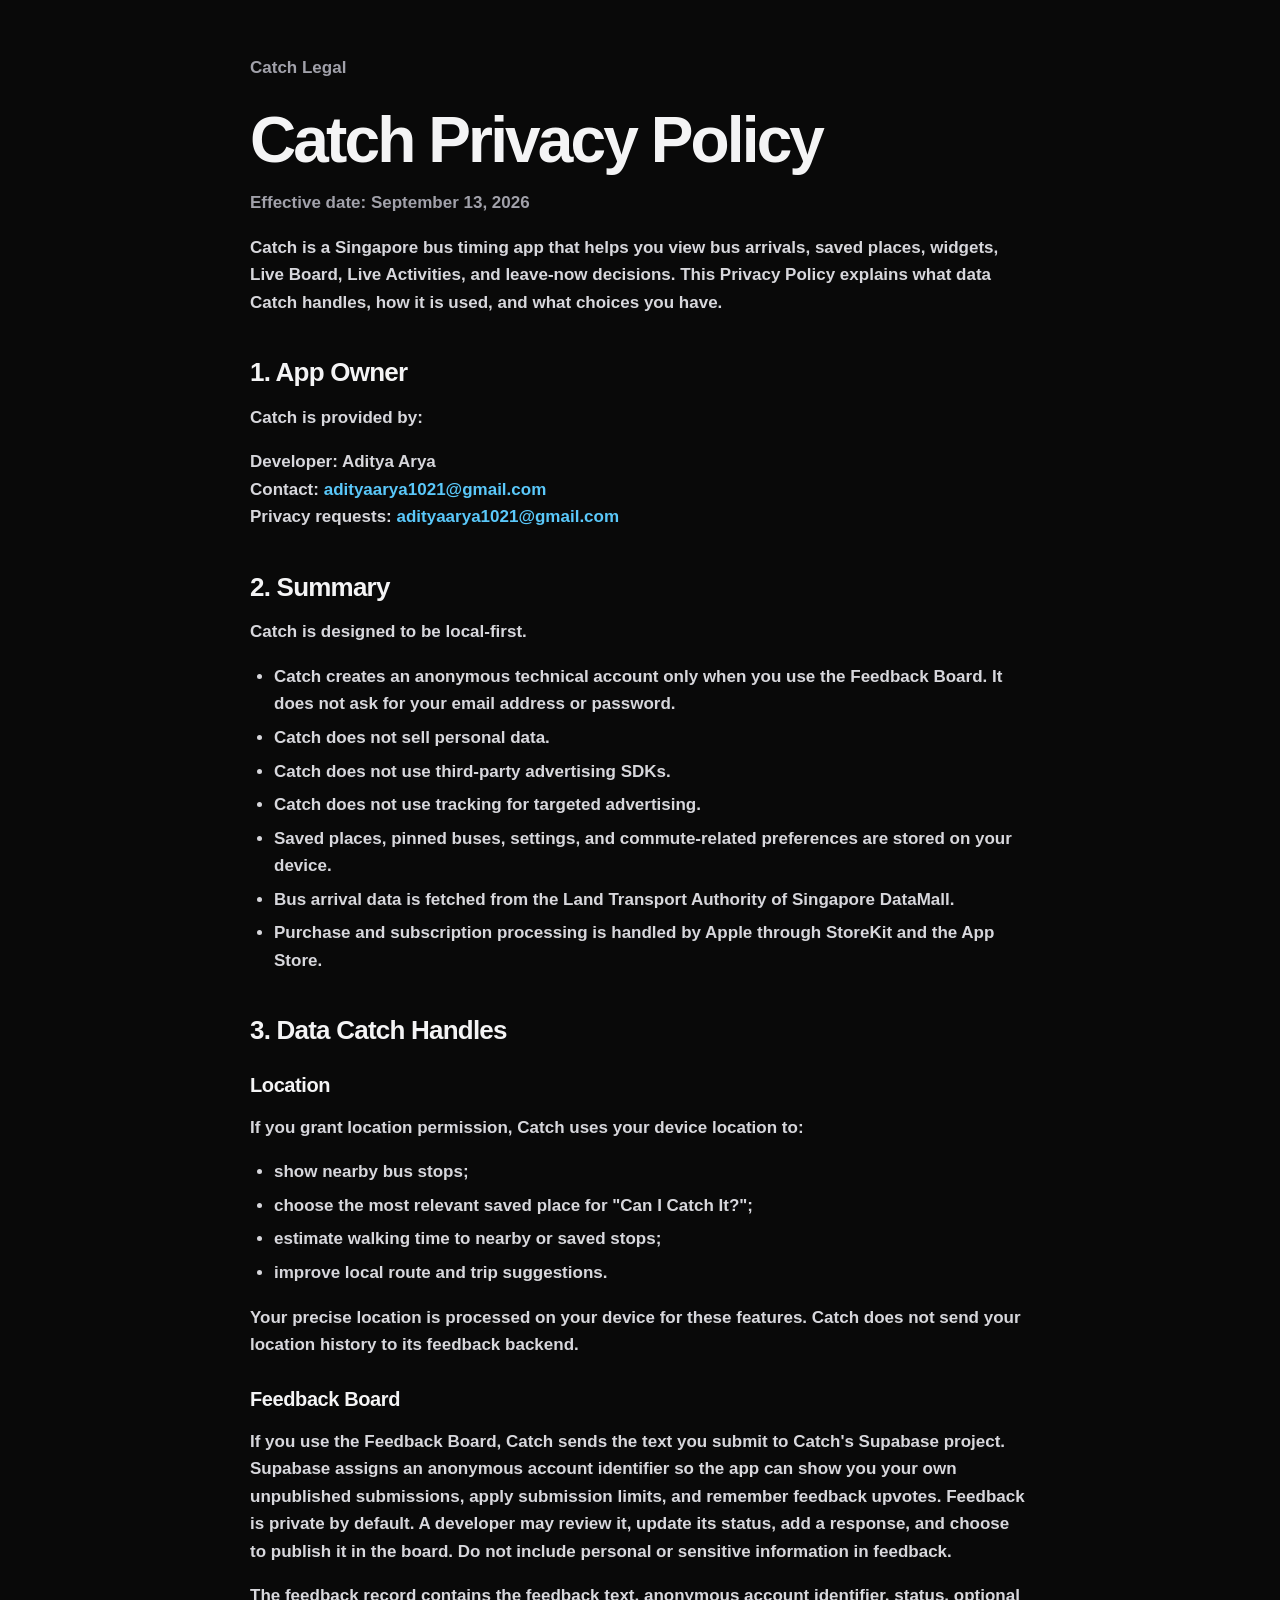
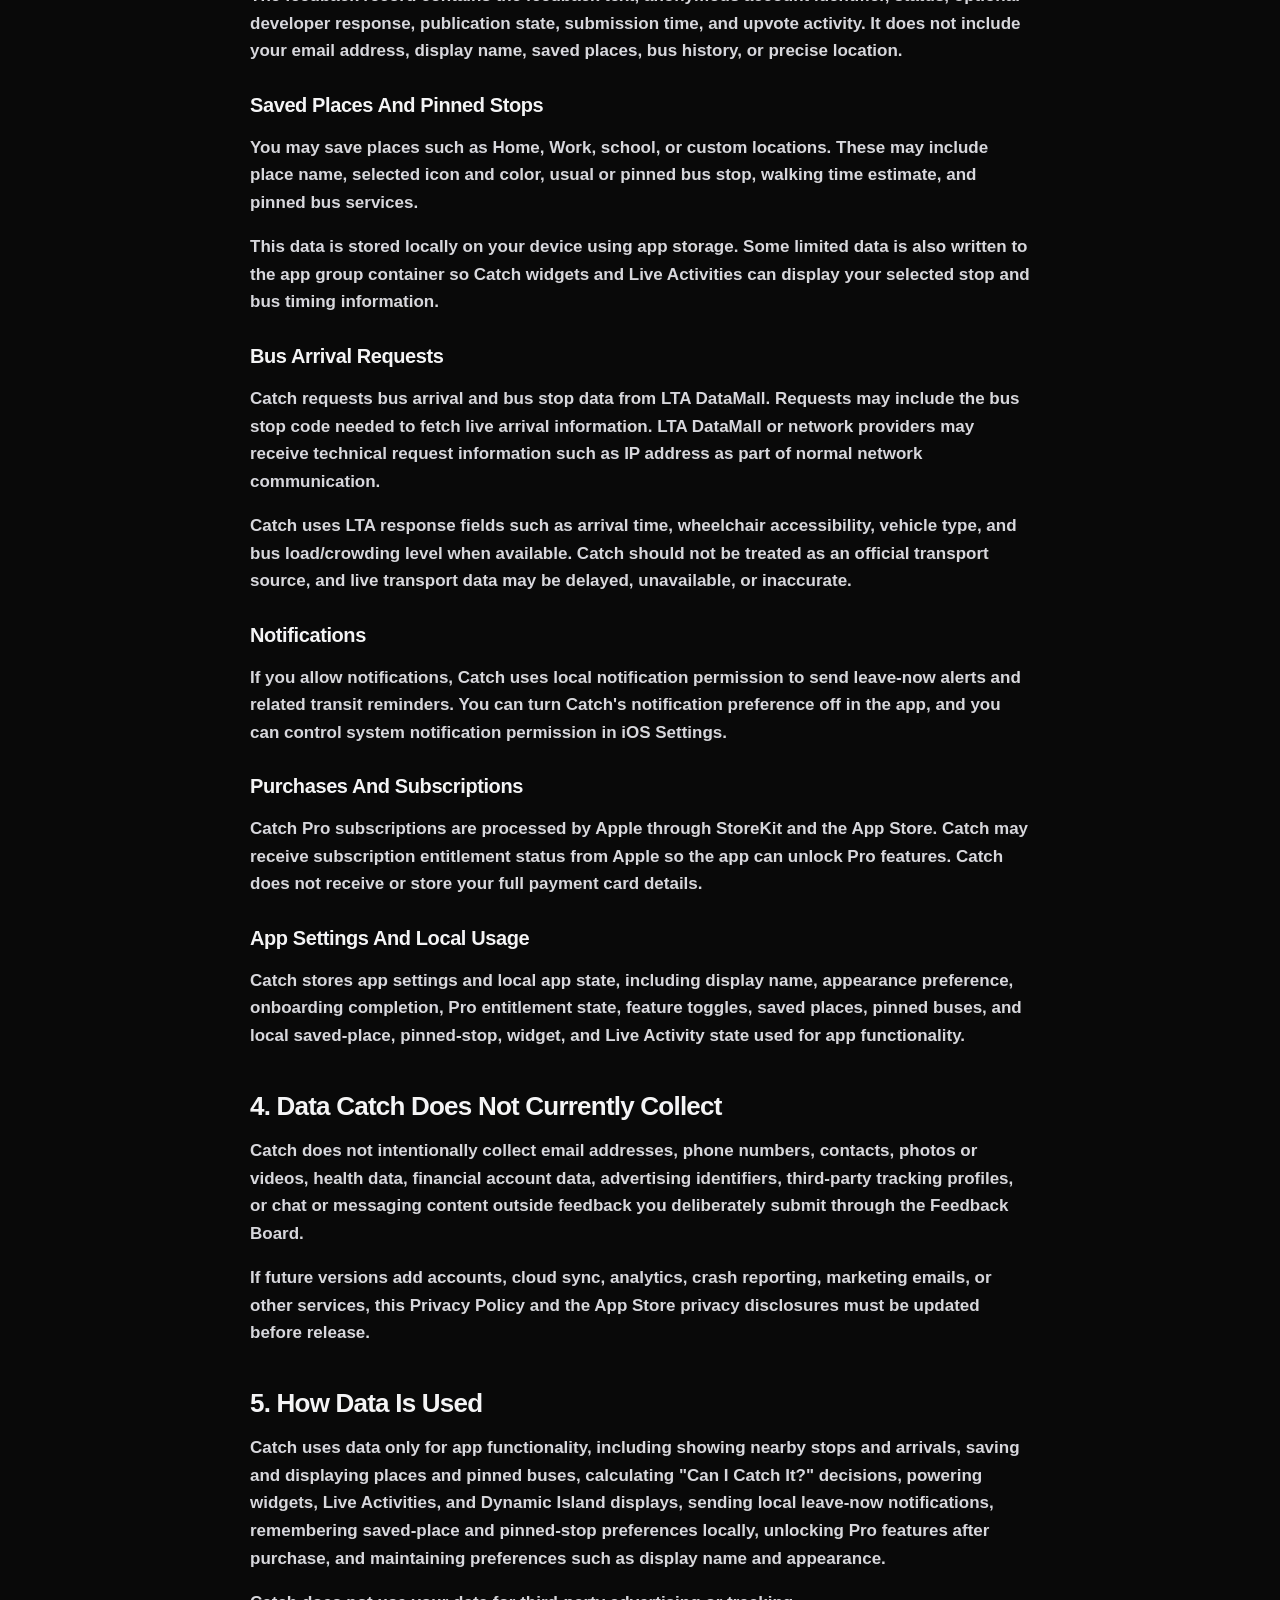
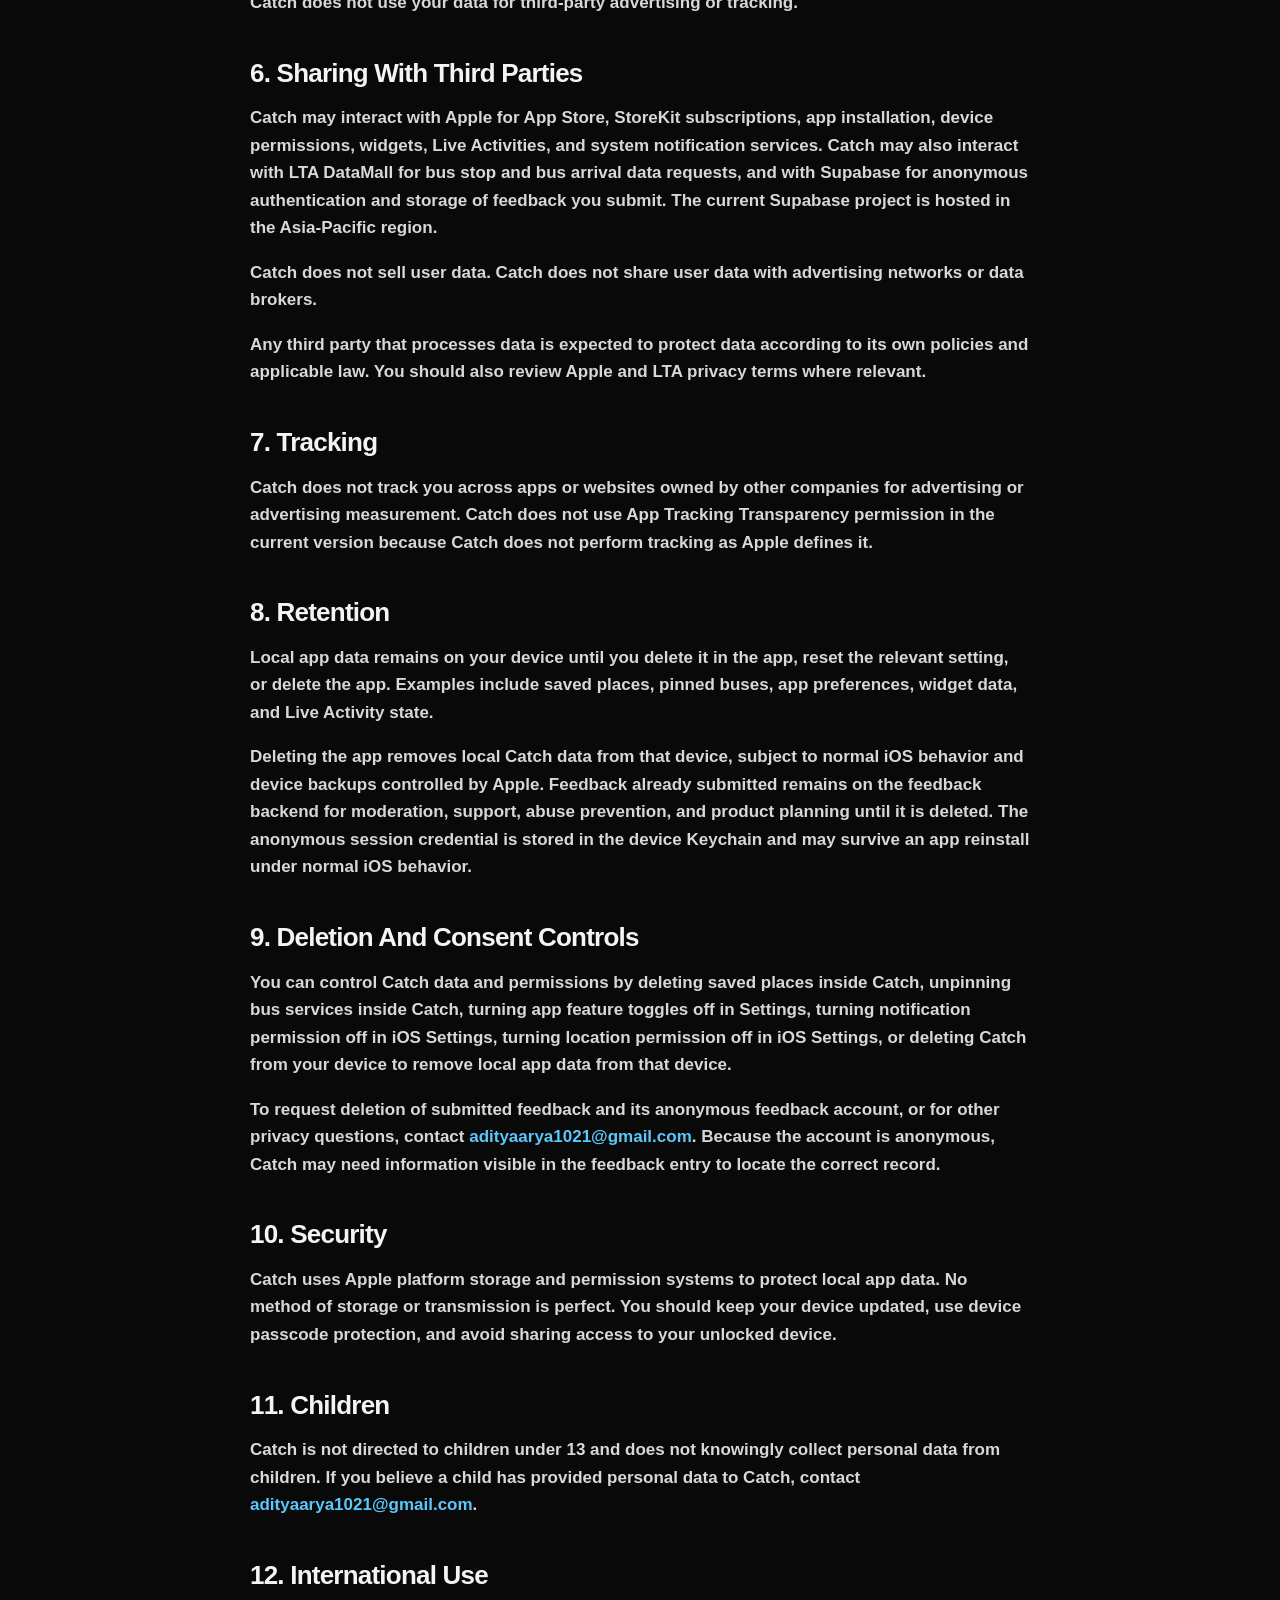
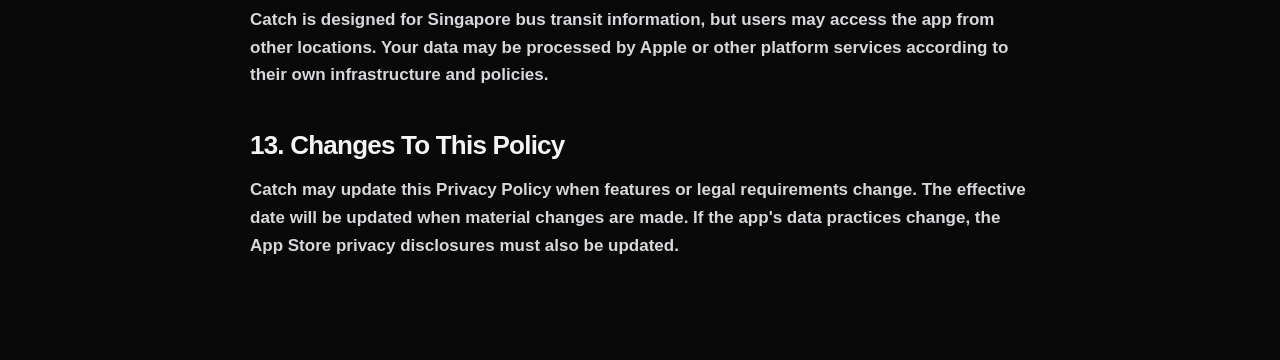
==== commit 880fddb4: "Prepare Catch 1.1 build 12 release fixes" ====
--- a/docs/privacy.html
+++ b/docs/privacy.html
@@ -43,8 +43,8 @@
     <p>Your precise location is processed on your device for these features. Catch does not send your location history to its feedback backend.</p>
 
     <h3>Feedback Board</h3>
-    <p>If you use the Feedback Board, Catch sends the text you submit to Catch's Supabase project. Supabase assigns an anonymous account identifier so the app can show you your own unpublished submissions and apply submission limits. Feedback is private by default. A developer may review it, update its status, add a response, and choose to publish it in the board. Do not include personal or sensitive information in feedback.</p>
-    <p>The feedback record contains the feedback text, anonymous account identifier, status, optional developer response, publication state, and submission time. It does not include your email address, display name, saved places, bus history, or precise location.</p>
+    <p>If you use the Feedback Board, Catch sends the text you submit to Catch's Supabase project. Supabase assigns an anonymous account identifier so the app can show you your own unpublished submissions, apply submission limits, and remember feedback upvotes. Feedback is private by default. A developer may review it, update its status, add a response, and choose to publish it in the board. Do not include personal or sensitive information in feedback.</p>
+    <p>The feedback record contains the feedback text, anonymous account identifier, status, optional developer response, publication state, submission time, and upvote activity. It does not include your email address, display name, saved places, bus history, or precise location.</p>
 
     <h3>Saved Places And Pinned Stops</h3>
     <p>You may save places such as Home, Work, school, or custom locations. These may include place name, selected icon and color, usual or pinned bus stop, walking time estimate, and pinned bus services.</p>
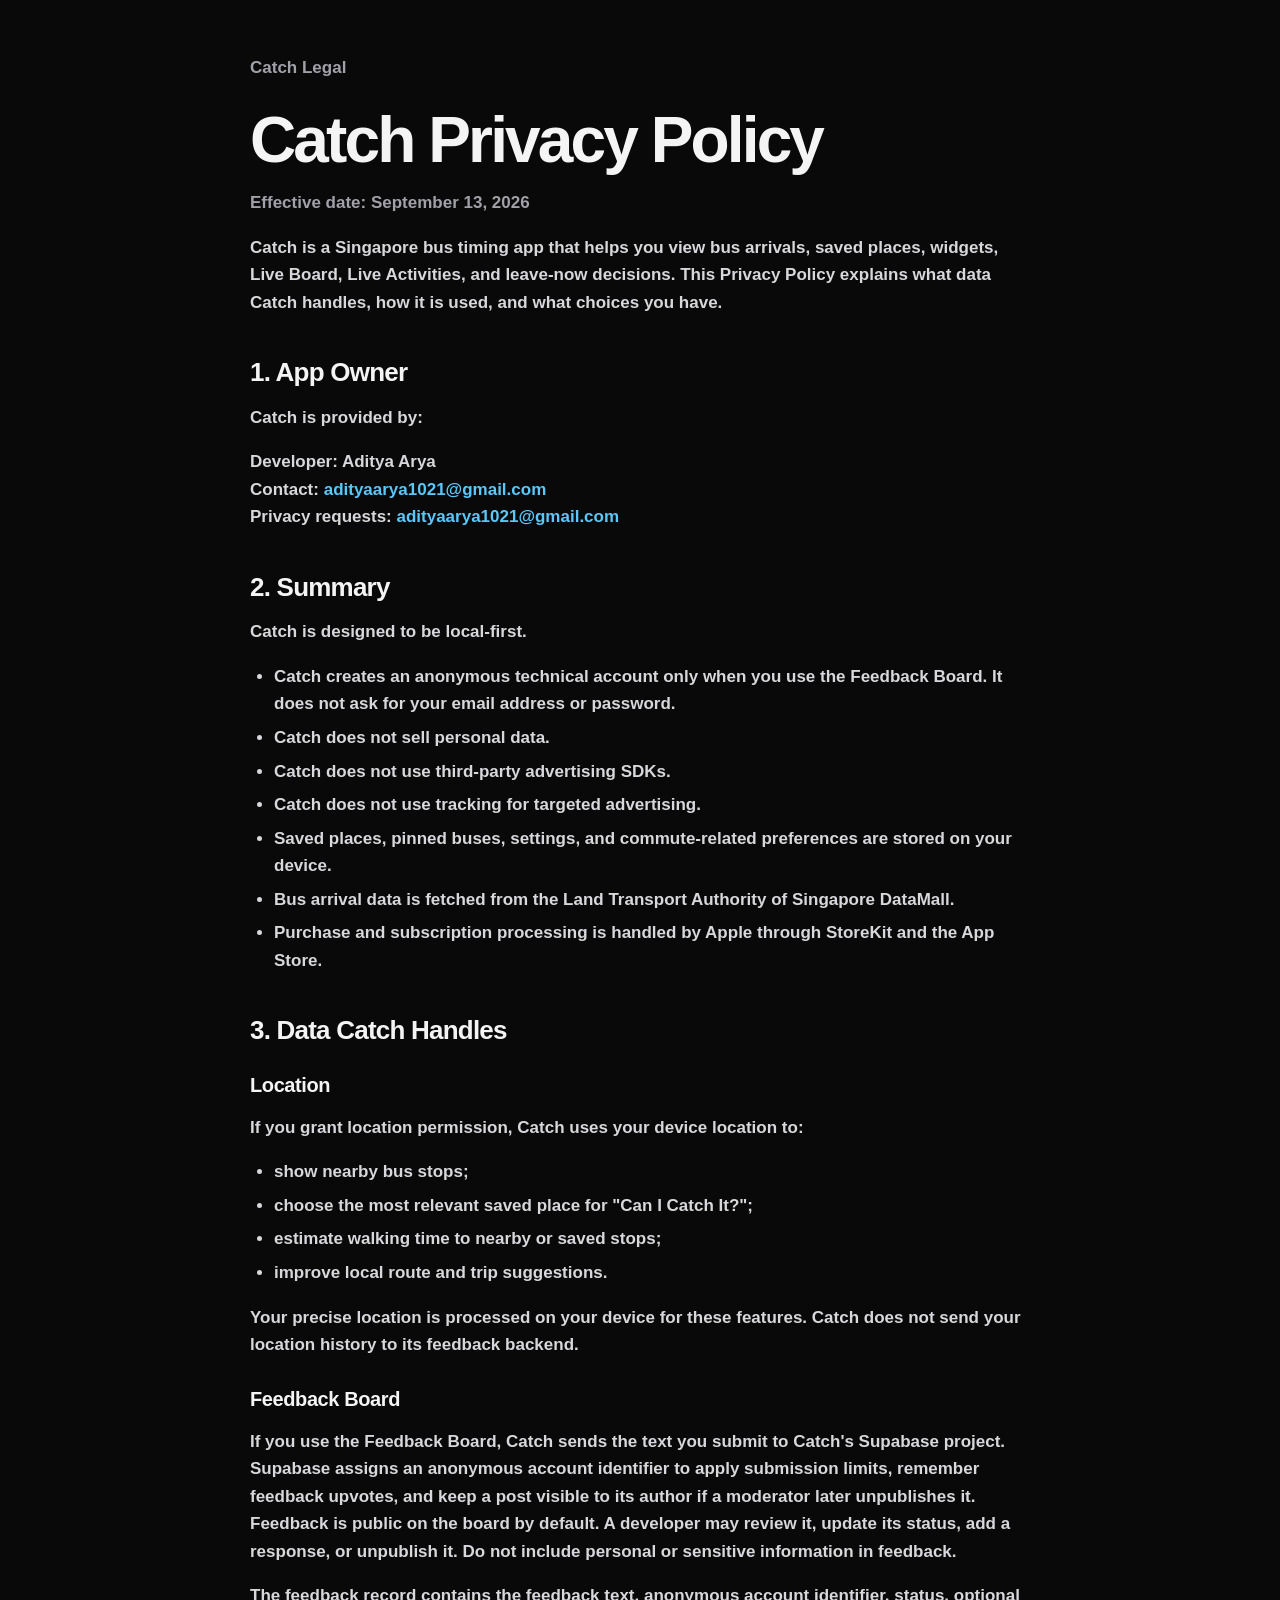
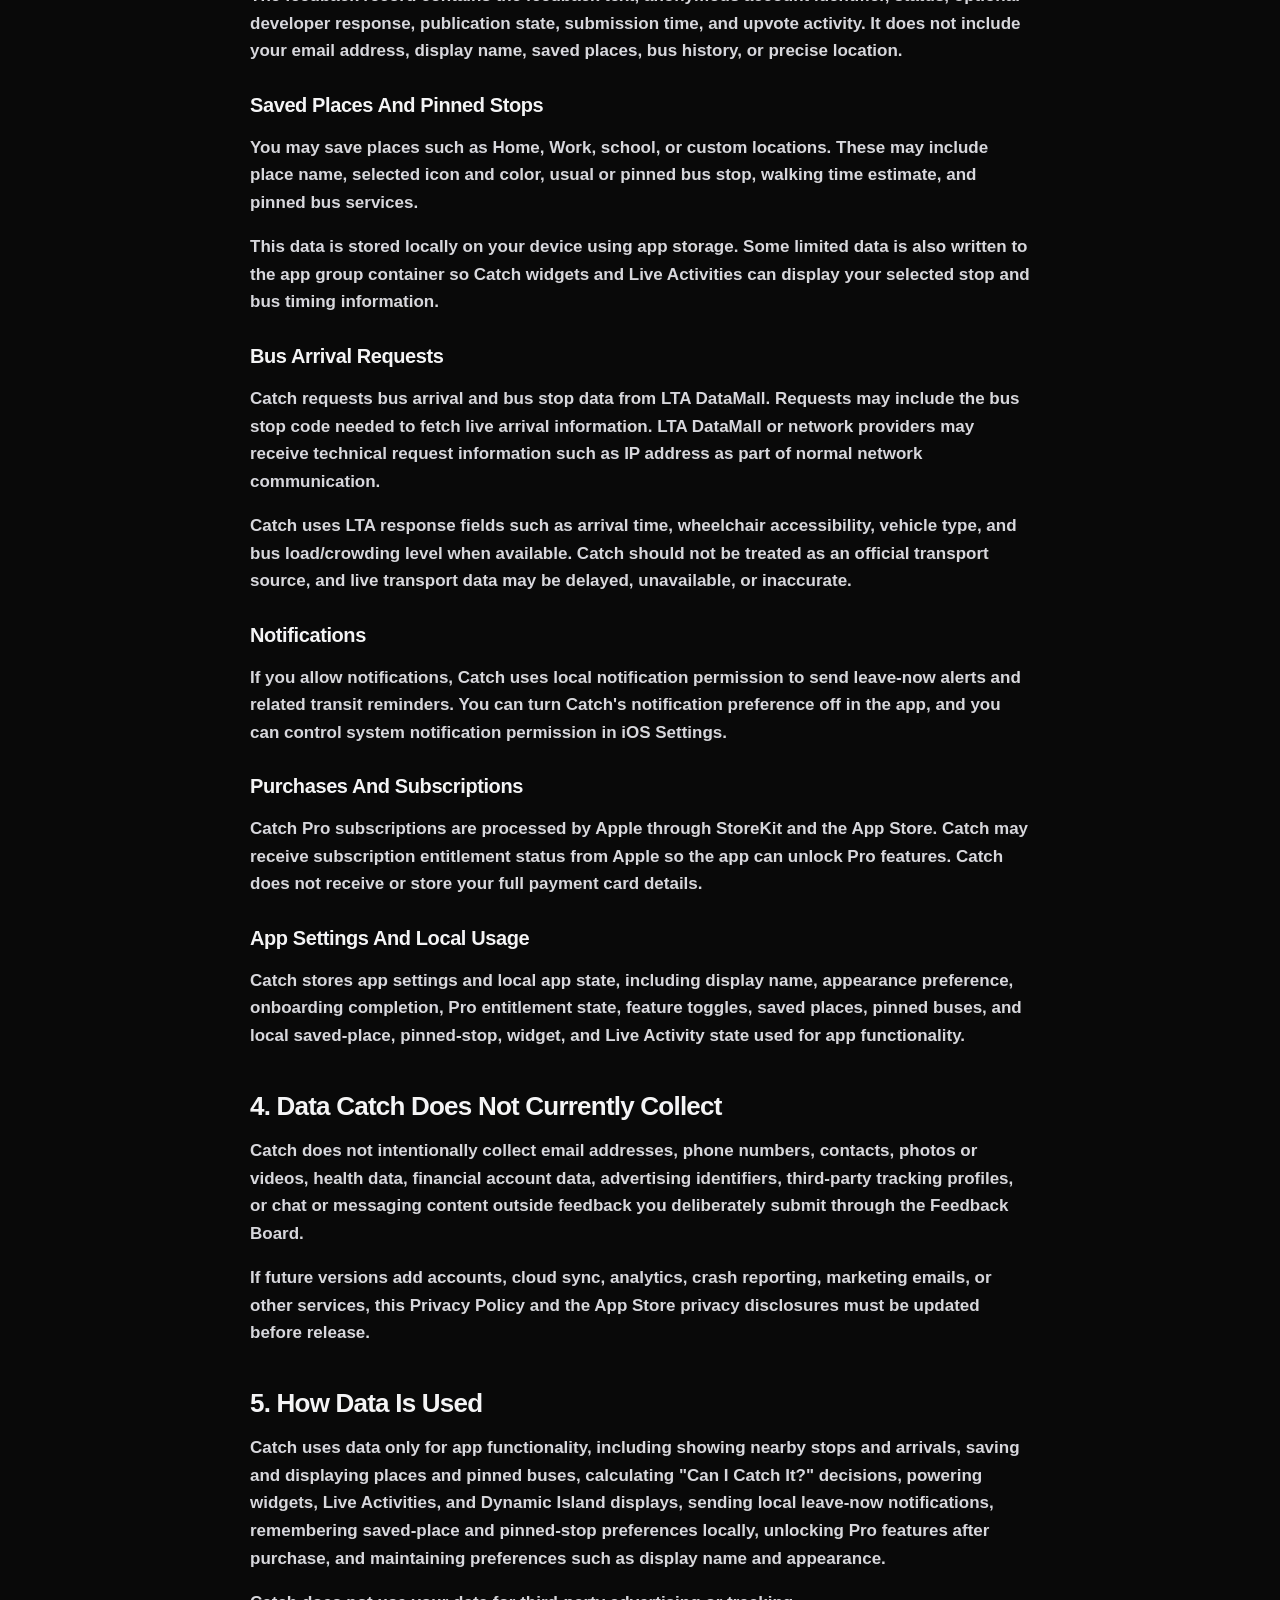
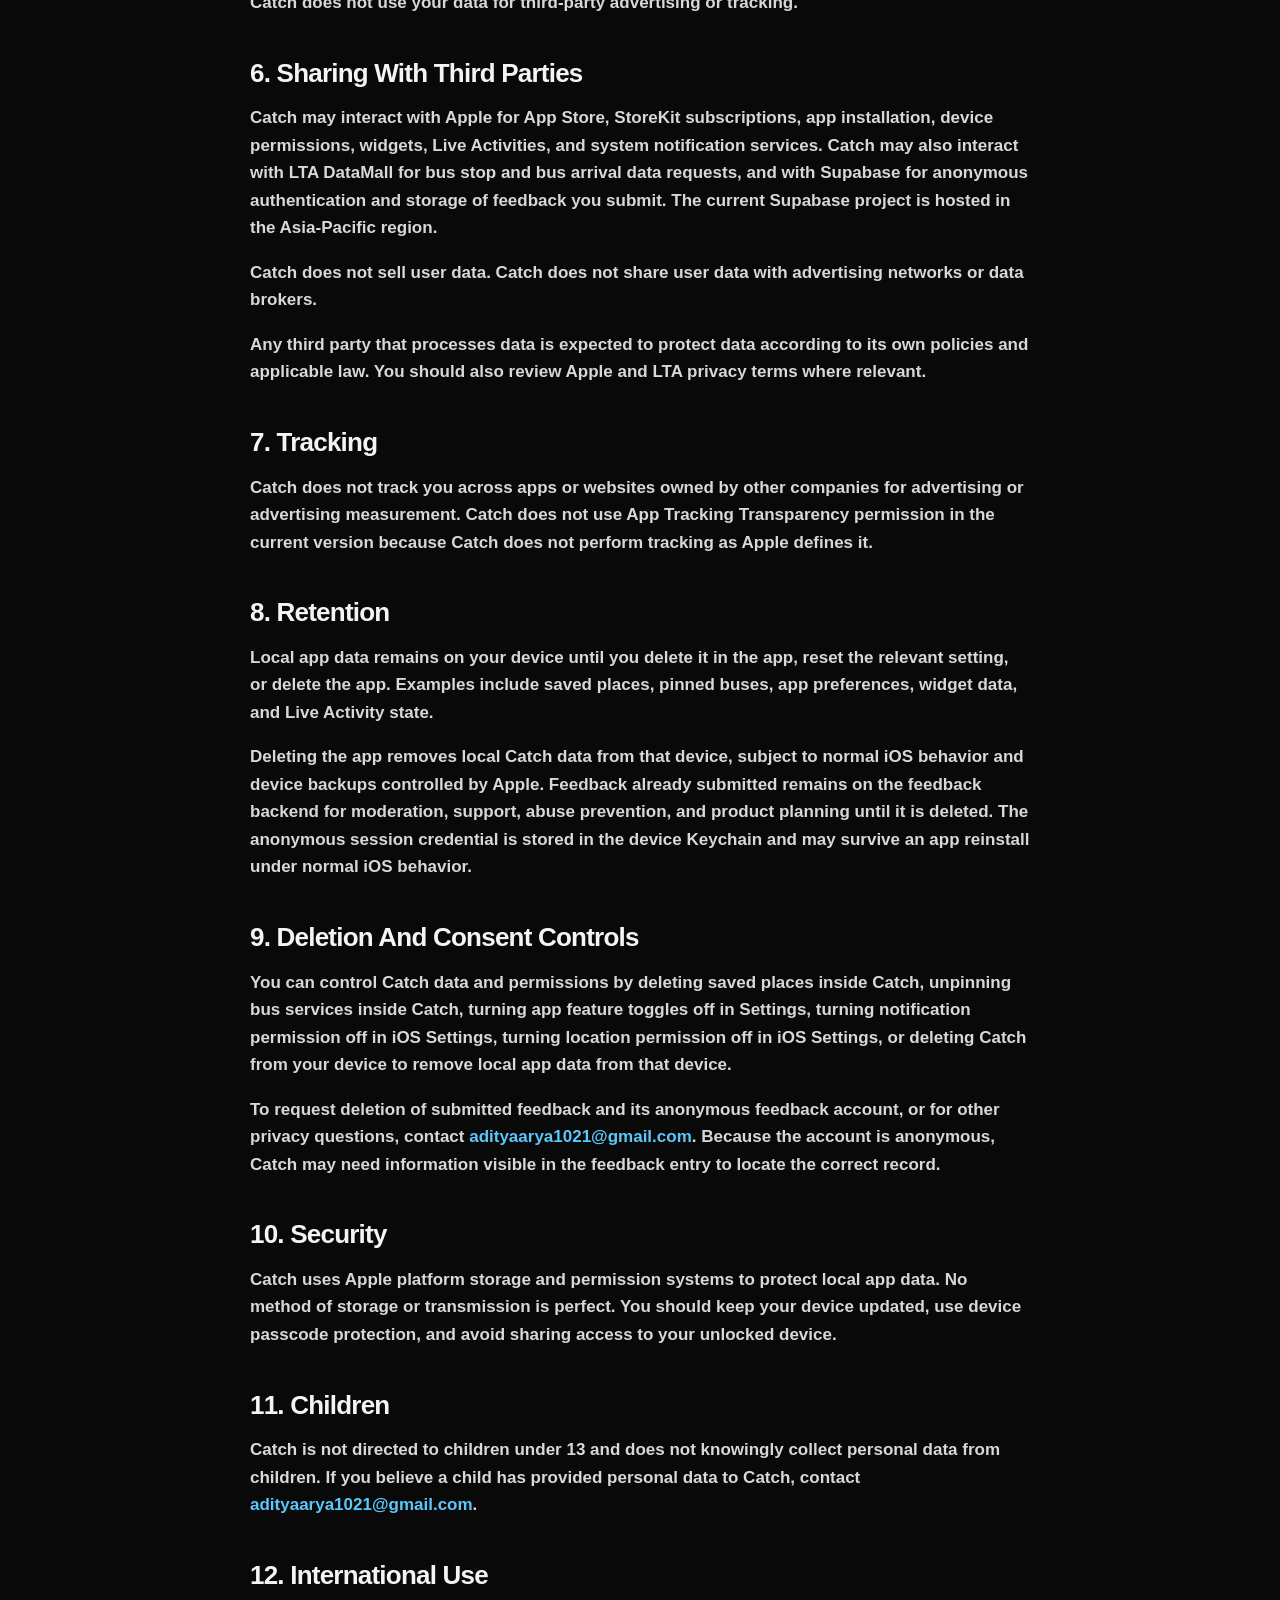
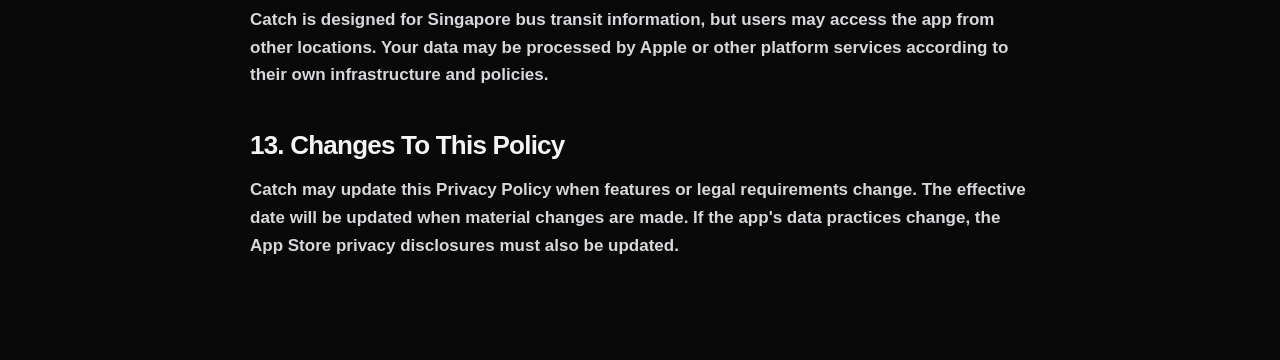
==== commit 803ed062: "Add Siri integration and latest app updates" ====
--- a/docs/privacy.html
+++ b/docs/privacy.html
@@ -43,7 +43,7 @@
     <p>Your precise location is processed on your device for these features. Catch does not send your location history to its feedback backend.</p>
 
     <h3>Feedback Board</h3>
-    <p>If you use the Feedback Board, Catch sends the text you submit to Catch's Supabase project. Supabase assigns an anonymous account identifier so the app can show you your own unpublished submissions, apply submission limits, and remember feedback upvotes. Feedback is private by default. A developer may review it, update its status, add a response, and choose to publish it in the board. Do not include personal or sensitive information in feedback.</p>
+    <p>If you use the Feedback Board, Catch sends the text you submit to Catch's Supabase project. Supabase assigns an anonymous account identifier to apply submission limits, remember feedback upvotes, and keep a post visible to its author if a moderator later unpublishes it. Feedback is public on the board by default. A developer may review it, update its status, add a response, or unpublish it. Do not include personal or sensitive information in feedback.</p>
     <p>The feedback record contains the feedback text, anonymous account identifier, status, optional developer response, publication state, submission time, and upvote activity. It does not include your email address, display name, saved places, bus history, or precise location.</p>
 
     <h3>Saved Places And Pinned Stops</h3>
